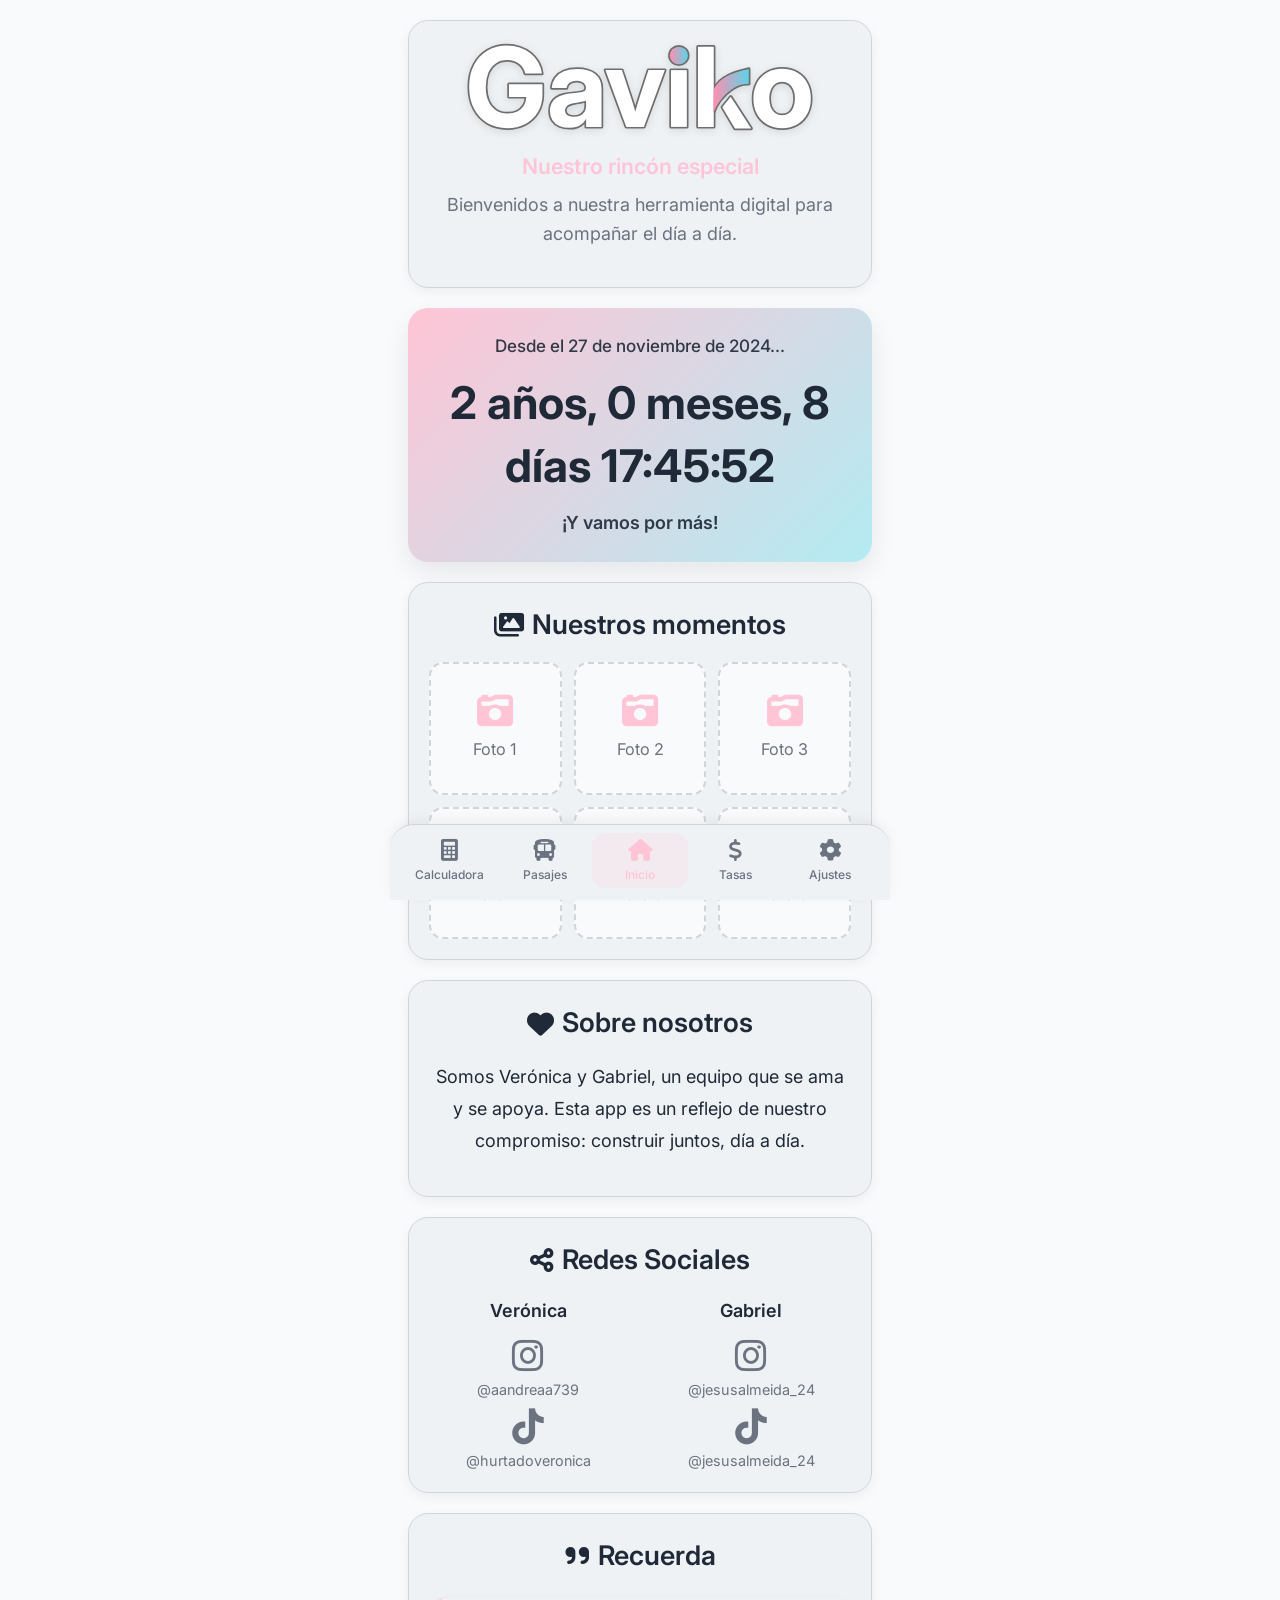
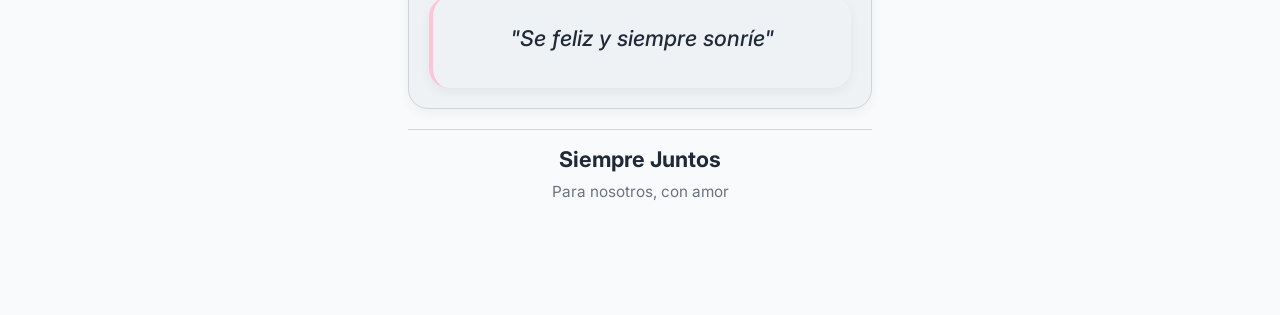
==== index.html @ 4ac784f1 "fix: cambio a rutas relativas para GitHub Pages" ====
<!doctype html>
<html lang="es">
  <head>
    <meta charset="UTF-8" />
    <meta
      name="viewport"
      content="width=device-width, initial-scale=1.0, viewport-fit=cover, user-scalable=yes"
    />

    <!-- ========== EVITAR FOUC: aplicar tema oscuro de inmediato ========== -->
    <script>
      (function () {
        const savedTheme = localStorage.getItem("theme");
        if (savedTheme === "dark") {
          document.documentElement.setAttribute("data-theme", "dark");
        } else {
          document.documentElement.removeAttribute("data-theme");
        }
      })();
    </script>

    <!-- ========== PWA ========== -->
    <link rel="manifest" href="./manifest.json" />
    <meta name="theme-color" content="#ffffff" />

    <!-- iOS -->
    <meta name="apple-mobile-web-app-capable" content="yes" />
    <meta name="mobile-web-app-capable" content="yes" />
    <meta name="apple-mobile-web-app-title" content="Gaviko" />
    <meta name="apple-mobile-web-app-status-bar-style" content="default" />

    <!-- iOS Splash Screen -->
    <link rel="apple-touch-startup-image" href="./icons/apple-touch-icon.png" />

    <!-- Color de la barra de estado -->
    <meta name="apple-mobile-web-app-status-bar-style" content="default" />

    <!-- Iconos -->
    <link
      rel="icon"
      type="image/png"
      sizes="96x96"
      href="./icons/favicon-96x96.png"
    />
    <link
      rel="apple-touch-icon"
      sizes="180x180"
      href="./icons/apple-touch-icon.png"
    />

    <!-- ========== CSS BASE ========== -->
    <link rel="stylesheet" href="./css/base/variables.css" />
    <link rel="stylesheet" href="./css/base/reset.css" />
    <link rel="stylesheet" href="./css/base/typography.css" />
    <link rel="stylesheet" href="./css/base/utilities.css" />
    <!-- ========== CSS COMPONETS ========== -->
    <link rel="stylesheet" href="./css/components/navbar.css" />
    <link rel="stylesheet" href="./css/components/cards.css" />
    <!-- ========== CSS PAGES ========== -->
    <link rel="stylesheet" href="./css/pages/home.css" />
    <link rel="stylesheet" href="./css/pages/calculator.css" />
    <link rel="stylesheet" href="./css/pages/pasajes.css" />
    <link rel="stylesheet" href="./css/pages/rates.css" />
    <link rel="stylesheet" href="./css/pages/settings.css" />
    <!-- ========== CSS LAYOUTS ========== -->
    <link rel="stylesheet" href="css/layouts/main.css" />

    <!-- ========== FONT AWESOME (iconos) ========== -->
    <link
      rel="stylesheet"
      href="https://cdnjs.cloudflare.com/ajax/libs/font-awesome/6.0.0-beta3/css/all.min.css"
    />

    <title>Gaviko</title>
  </head>
  <body>
    <!-- Contenedor principal de la app (simula un móvil en desktop) -->
    <div class="app-container max-w-app mx-auto">
      <!-- Contenido dinámico gestionado por el router -->
      <main class="main-content" id="mainContent">
        <!-- Aquí se renderizarán las vistas (Inicio, Calculadora, etc.) -->
      </main>

      <!-- Barra de navegación inferior fija -->
      <nav class="bottom-nav">
        <button class="nav-item" data-nav="calculadora">
          <i class="fas fa-calculator"></i>
          <span>Calculadora</span>
        </button>
        <button class="nav-item" data-nav="pasajes">
          <i class="fas fa-bus"></i>
          <span>Pasajes</span>
        </button>
        <button class="nav-item" data-nav="inicio">
          <i class="fas fa-home"></i>
          <span>Inicio</span>
        </button>
        <button class="nav-item" data-nav="tasa">
          <i class="fas fa-dollar-sign"></i>
          <span>Tasas</span>
        </button>
        <button class="nav-item" data-nav="ajustes">
          <i class="fas fa-cog"></i>
          <span>Ajustes</span>
        </button>
      </nav>
    </div>

    <!-- Script principal (módulo ES6, se expandirá en futuros pasos) -->
    <script src="./js/core/app.js" type="module"></script>
  </body>
</html>
---- css/base/variables.css ----
:root {
  /* Backgrounds */
  --color-bg: #f9fafb;
  --color-surface: #eef2f5;

  /* Primary */
  --color-primary: #ffc5d6;
  --color-primary-hover: #ff9eb8;

  /* Secondary */
  --color-secondary: #b3ebf2;
  --color-secondary-hover: #7dd3e3;

  /* Text */
  --color-text: #1f2937;
  --color-text-muted: #6b7280;

  /* Borders */
  --color-border: #d1d5db;

  /* Status */
  --color-success: #4ade80;
  --color-warning: #facc15;
  --color-error: #f87171;

  /* UI */
  --radius-lg: 20px;
  --radius-md: 14px;

  --shadow-sm: 0 4px 12px rgba(0, 0, 0, 0.05);
  --shadow-md: 0 10px 25px rgba(0, 0, 0, 0.08);

  --transition: 0.2s ease;
}

[data-theme="dark"] {
  /* Backgrounds */
  --color-bg: #0f172a;
  --color-surface: #1e293b;

  /* Primary */
  --color-primary: #f9a8d4;
  --color-primary-hover: #f472b6;

  /* Secondary */
  --color-secondary: #67e8f9;
  --color-secondary-hover: #e5e7eb;

  /* Text */
  --color-text: #e5e7eb;
  --color-text-muted: #9ca3af;

  /* Borders */
  --color-border: #334155;

  /* UI */
  --shadow-sm: 0 4px 12px rgba(0, 0, 0, 0.3);
  --shadow-md: 0 10px 25px rgba(0, 0, 0, 0.4);
}
---- css/base/typography.css ----
/* ============================================
   TYPOGRAPHY.CSS
   Define la carga de fuentes, escala tipográfica,
   pesos y estilos base de texto para toda la app.
   ============================================ */

/* 1. Cargar fuente Inter desde Google Fonts */
@import url("https://fonts.googleapis.com/css2?family=Inter:ital,opsz,wght@0,14..32,100..900;1,14..32,100..900&display=swap");
/* 2. Estilos base del body (refuerzo) */
body {
  font-family:
    "Inter",
    -apple-system,
    BlinkMacSystemFont,
    "Segoe UI",
    Roboto,
    sans-serif;
  font-weight: 400;
  line-height: 1.6;
  -webkit-font-smoothing: antialiased;
  -moz-osx-font-smoothing: grayscale;
  text-rendering: optimizeLegibility;
}

/* 3. Escala tipográfica base (mobile first) */
html {
  font-size: 16px; /* Base para cálculos con rem */
}

/* 4. Headings */
h1,
h2,
h3,
h4,
h5,
h6 {
  font-weight: 600;
  line-height: 1.3;
  margin-bottom: 0.5rem;
  color: var(--color-text);
}

h1 {
  font-size: 2rem;
} /* 32px */
h2 {
  font-size: 1.5rem;
} /* 24px */
h3 {
  font-size: 1.25rem;
} /* 20px */
h4 {
  font-size: 1.125rem;
} /* 18px */
h5 {
  font-size: 1rem;
} /* 16px */
h6 {
  font-size: 0.875rem;
} /* 14px */

/* 5. Párrafos */
p {
  font-size: 1rem;
  font-weight: 400;
  color: var(--color-text);
  margin-bottom: 1rem;
}

/* 6. Texto pequeño / muted */
small,
.text-small {
  font-size: 0.8125rem; /* 13px */
  color: var(--color-text-muted);
}

.text-muted {
  color: var(--color-text-muted);
}

/* 7. Links */
a {
  color: var(--color-primary);
  text-decoration: none;
  transition: color var(--transition);
}

a:hover,
a:focus-visible {
  color: var(--color-primary-hover);
  text-decoration: underline;
}

/* 8. Selecciones */
::selection {
  background-color: var(--color-primary);
  color: #1f2937;
}

/* 9. Responsive: ajustar escala en pantallas más grandes */
@media (min-width: 768px) {
  html {
    font-size: 18px;
  }

  h1 {
    font-size: 2.25rem;
  }
  h2 {
    font-size: 1.75rem;
  }
  h3 {
    font-size: 1.5rem;
  }
}

/* 10. Reducir movimiento si el usuario lo prefiere */
@media (prefers-reduced-motion: reduce) {
  *,
  *::before,
  *::after {
    animation-duration: 0.01ms !important;
    transition-duration: 0.01ms !important;
  }
}
---- css/base/utilities.css ----
/* ============================================
   UTILITIES.CSS
   Clases utilitarias de uso común en toda la app.
   Mobile First. Usa variables CSS para ser
   compatibles con tema claro/oscuro automáticamente.
   ============================================ */

/* ---------- DISPLAY ---------- */

.hidden {
  display: none !important;
}
.block {
  display: block;
}
.inline-block {
  display: inline-block;
}
.inline {
  display: inline;
}

/* Responsive: ocultar/mostrar */
@media (min-width: 640px) {
  .sm\:hidden {
    display: none !important;
  }
  .sm\:block {
    display: block !important;
  }
  .sm\:inline-block {
    display: inline-block !important;
  }
  .sm\:flex {
    display: flex !important;
  }
}

@media (min-width: 768px) {
  .md\:hidden {
    display: none !important;
  }
  .md\:block {
    display: block !important;
  }
  .md\:flex {
    display: flex !important;
  }
}

/* ---------- FLEXBOX ---------- */

.flex {
  display: flex;
}
.flex-col {
  flex-direction: column;
}
.flex-row {
  flex-direction: row;
}
.flex-wrap {
  flex-wrap: wrap;
}
.flex-1 {
  flex: 1;
}

.items-center {
  align-items: center;
}
.items-start {
  align-items: flex-start;
}
.items-end {
  align-items: flex-end;
}

.justify-center {
  justify-content: center;
}
.justify-between {
  justify-content: space-between;
}
.justify-around {
  justify-content: space-around;
}
.justify-end {
  justify-content: flex-end;
}

.gap-0 {
  gap: 0;
}
.gap-1 {
  gap: 0.25rem;
} /* 4px */
.gap-2 {
  gap: 0.5rem;
} /* 8px */
.gap-3 {
  gap: 0.75rem;
} /* 12px */
.gap-4 {
  gap: 1rem;
} /* 16px */
.gap-6 {
  gap: 1.5rem;
} /* 24px */
.gap-8 {
  gap: 2rem;
} /* 32px */

/* ---------- ALINEACIÓN DE TEXTO ---------- */

.text-left {
  text-align: left;
}
.text-center {
  text-align: center;
}
.text-right {
  text-align: right;
}

/* ---------- TIPOGRAFÍA ---------- */

.font-normal {
  font-weight: 400;
}
.font-medium {
  font-weight: 500;
}
.font-semibold {
  font-weight: 600;
}
.font-bold {
  font-weight: 700;
}

.text-sm {
  font-size: 0.8125rem;
} /* 13px */
.text-base {
  font-size: 1rem;
} /* 16px */
.text-lg {
  font-size: 1.125rem;
} /* 18px */
.text-xl {
  font-size: 1.25rem;
} /* 20px */
.text-2xl {
  font-size: 1.5rem;
} /* 24px */
.text-3xl {
  font-size: 2rem;
} /* 32px */

.text-muted {
  color: var(--color-text-muted);
}
.text-primary {
  color: var(--color-primary);
}
.text-success {
  color: var(--color-success);
}
.text-warning {
  color: var(--color-warning);
}
.text-error {
  color: var(--color-error);
}

/* ---------- ESPACIADO (MARGEN) ---------- */

/* Margin automático */
.mx-auto {
  margin-left: auto;
  margin-right: auto;
}

/* Margin top (mt) */
.mt-0 {
  margin-top: 0;
}
.mt-1 {
  margin-top: 0.25rem;
}
.mt-2 {
  margin-top: 0.5rem;
}
.mt-3 {
  margin-top: 0.75rem;
}
.mt-4 {
  margin-top: 1rem;
}
.mt-6 {
  margin-top: 1.5rem;
}
.mt-8 {
  margin-top: 2rem;
}

/* Margin bottom (mb) */
.mb-0 {
  margin-bottom: 0;
}
.mb-1 {
  margin-bottom: 0.25rem;
}
.mb-2 {
  margin-bottom: 0.5rem;
}
.mb-3 {
  margin-bottom: 0.75rem;
}
.mb-4 {
  margin-bottom: 1rem;
}
.mb-6 {
  margin-bottom: 1.5rem;
}
.mb-8 {
  margin-bottom: 2rem;
}

/* Margin left (ml) */
.ml-auto {
  margin-left: auto;
}
.ml-1 {
  margin-left: 0.25rem;
}
.ml-2 {
  margin-left: 0.5rem;
}
.ml-3 {
  margin-left: 0.75rem;
}
.ml-4 {
  margin-left: 1rem;
}

/* Margin right (mr) */
.mr-auto {
  margin-right: auto;
}
.mr-1 {
  margin-right: 0.25rem;
}
.mr-2 {
  margin-right: 0.5rem;
}
.mr-3 {
  margin-right: 0.75rem;
}
.mr-4 {
  margin-right: 1rem;
}

/* Margin en eje Y (my) */
.my-1 {
  margin-top: 0.25rem;
  margin-bottom: 0.25rem;
}
.my-2 {
  margin-top: 0.5rem;
  margin-bottom: 0.5rem;
}
.my-3 {
  margin-top: 0.75rem;
  margin-bottom: 0.75rem;
}
.my-4 {
  margin-top: 1rem;
  margin-bottom: 1rem;
}
.my-6 {
  margin-top: 1.5rem;
  margin-bottom: 1.5rem;
}

/* ---------- ESPACIADO (PADDING) ---------- */

.p-0 {
  padding: 0;
}
.p-1 {
  padding: 0.25rem;
}
.p-2 {
  padding: 0.5rem;
}
.p-3 {
  padding: 0.75rem;
}
.p-4 {
  padding: 1rem;
}
.p-6 {
  padding: 1.5rem;
}
.p-8 {
  padding: 2rem;
}

.pt-2 {
  padding-top: 0.5rem;
}
.pt-4 {
  padding-top: 1rem;
}
.pt-6 {
  padding-top: 1.5rem;
}

.pb-2 {
  padding-bottom: 0.5rem;
}
.pb-4 {
  padding-bottom: 1rem;
}
.pb-6 {
  padding-bottom: 1.5rem;
}

.px-2 {
  padding-left: 0.5rem;
  padding-right: 0.5rem;
}
.px-3 {
  padding-left: 0.75rem;
  padding-right: 0.75rem;
}
.px-4 {
  padding-left: 1rem;
  padding-right: 1rem;
}
.px-6 {
  padding-left: 1.5rem;
  padding-right: 1.5rem;
}

.py-1 {
  padding-top: 0.25rem;
  padding-bottom: 0.25rem;
}
.py-2 {
  padding-top: 0.5rem;
  padding-bottom: 0.5rem;
}
.py-3 {
  padding-top: 0.75rem;
  padding-bottom: 0.75rem;
}
.py-4 {
  padding-top: 1rem;
  padding-bottom: 1rem;
}

/* ---------- SOMBRAS Y BORDES ---------- */

.shadow-sm {
  box-shadow: var(--shadow-sm);
}
.shadow-md {
  box-shadow: var(--shadow-md);
}

.rounded-md {
  border-radius: var(--radius-md);
}
.rounded-lg {
  border-radius: var(--radius-lg);
}
.rounded-full {
  border-radius: 9999px;
}

/* ---------- FONDOS ---------- */

.bg-bg {
  background-color: var(--color-bg);
}
.bg-surface {
  background-color: var(--color-surface);
}
.bg-primary {
  background-color: var(--color-primary);
}
.bg-secondary {
  background-color: var(--color-secondary);
}

/* ---------- BORDES ---------- */

.border {
  border: 1px solid var(--color-border);
}
.border-t {
  border-top: 1px solid var(--color-border);
}
.border-b {
  border-bottom: 1px solid var(--color-border);
}

/* ---------- ANCHO MÁXIMO ---------- */

.max-w-app {
  max-width: 500px; /* Ancho máximo de la app como contenedor móvil */
}

.w-full {
  width: 100%;
}

/* ---------- OVERFLOW ---------- */

.overflow-hidden {
  overflow: hidden;
}
.overflow-auto {
  overflow: auto;
}

/* ---------- UTILIDADES DE CLIC ---------- */

.cursor-pointer {
  cursor: pointer;
}
.select-none {
  user-select: none;
}

/* ---------- TRANSICIONES ---------- */

.transition {
  transition: var(--transition);
}
---- css/components/navbar.css ----
/* ============================================
   NAVBAR.CSS
   Barra de navegación inferior fija.
   Estilo mobile-first, similar a app nativa.
   ============================================ */

.bottom-nav {
  /* Posicionamiento */
  position: fixed;
  bottom: 0;
  left: 0;
  right: 0;

  /* Ancho máximo igual al contenedor de la app */
  max-width: 500px;
  width: 100%;
  margin: 0 auto;

  /* Apariencia */
  background-color: var(--color-surface);
  border-top: 1px solid var(--color-border);
  border-radius: 24px 24px 0 0;
  padding: 8px 12px 12px;

  /* Comportamiento flex */
  display: flex;
  justify-content: space-between;
  align-items: center;

  /* Sombras */
  box-shadow: 0 -4px 12px rgba(0, 0, 0, 0.05);

  /* Capa por encima del contenido */
  z-index: 100;

  /* Transiciones para tema */
  transition:
    background-color var(--transition),
    border-color var(--transition);
}

/* Cada botón de navegación */
.nav-item {
  flex: 1;
  display: flex;
  flex-direction: column;
  align-items: center;
  gap: 4px;

  /* Reset de botón */
  background: none;
  border: none;
  cursor: pointer;

  /* Tipografía */
  font-family: inherit;
  font-size: 12px;
  font-weight: 500;
  color: var(--color-text-muted);

  /* Espaciado interno y forma */
  padding: 6px 0;
  border-radius: var(--radius-md);

  /* Transiciones */
  transition:
    color var(--transition),
    background-color var(--transition),
    transform 0.1s ease;

  /* Accesibilidad: foco visible */
  outline: none;
}

/* Icono dentro del nav-item */
.nav-item i {
  font-size: 22px;
  margin-bottom: 2px;
}

/* Estado activo */
.nav-item.active {
  color: var(--color-primary);
  background-color: rgba(255, 197, 214, 0.2); /* color primario con opacidad */
}

/* Estado hover en escritorio (mantener legibilidad) */
.nav-item:hover {
  color: var(--color-primary);
}

/* Estado presionado: efecto de escala */
.nav-item:active {
  transform: scale(0.96);
}

/* Para el tema oscuro, el color primario puede ser diferente, 
   se usará la variable y la opacidad se mantiene */
[data-theme="dark"] .nav-item.active {
  background-color: rgba(249, 168, 212, 0.15); /* --color-primary en dark */
}

/* Ajustes para pantallas muy pequeñas (menos de 350px) */
@media (max-width: 350px) {
  .nav-item {
    font-size: 10px;
    gap: 2px;
  }
  .nav-item i {
    font-size: 20px;
  }
}

/* Foco visible para accesibilidad */
.nav-item:focus-visible {
  outline: 2px solid var(--color-primary);
  outline-offset: 2px;
}
---- css/components/cards.css ----
/* ============================================
   CARDS.CSS
   Estilos base para tarjetas reutilizables.
   ============================================ */

.card {
  background: var(--color-surface);
  border-radius: var(--radius-lg);
  padding: 20px;
  margin-bottom: 20px;
  box-shadow: var(--shadow-sm);
  border: 1px solid var(--color-border);
  transition:
    background var(--transition),
    box-shadow var(--transition);
}

.card-title {
  font-size: 1.3rem;
  font-weight: 600;
  margin-bottom: 16px;
  display: flex;
  align-items: center;
  gap: 8px;
  color: var(--color-text);
}
---- css/pages/home.css ----
/* ============================================
   HOME.CSS
   Estilos específicos para la vista de Inicio.
   ============================================ */

/* Logo respetando proporción y ocupando ancho disponible */
.home-logo {
  width: 90%;
  max-width: 350px;
  height: auto;
  margin: 0 auto 16px;
  display: block;
  filter: drop-shadow(0 2px 4px rgba(0, 0, 0, 0.1));
}

/* Frase bajo el logo */
.home-slogan {
  font-size: 1.2rem;
  font-weight: 600;
  margin-bottom: 8px;
  color: var(--color-primary);
}

/* Sobrescribir card-title para centrarlo y hacerlo más grande en esta vista */
.card-title {
  font-size: 1.5rem;
  text-align: center;
  justify-content: center;
  margin-bottom: 16px;
}

/* Contador */
.counter-card {
  background: linear-gradient(
    135deg,
    var(--color-primary),
    var(--color-secondary)
  );
  color: #1f2937;
  padding: 24px 16px;
  border-radius: var(--radius-lg);
  text-align: center;
  margin-bottom: 20px;
  box-shadow: var(--shadow-md);
  transition: transform 0.3s ease;
}

.counter-start {
  font-size: 0.95rem;
  margin-bottom: 8px;
  opacity: 0.9;
  font-weight: 500;
}

.counter-display {
  font-size: 2rem;
  font-weight: 700;
  line-height: 1.4;
  word-break: break-word;
  margin: 12px 0;
}

.counter-message {
  font-size: 1rem;
  font-weight: 600;
  margin-top: 8px;
  opacity: 0.9;
}

/* Galería */
.gallery-grid {
  display: grid;
  grid-template-columns: repeat(2, 1fr);
  gap: 12px;
}

.gallery-item {
  aspect-ratio: 1 / 1;
  background: var(--color-bg);
  border: 2px dashed var(--color-border);
  border-radius: var(--radius-md);
  display: flex;
  flex-direction: column;
  align-items: center;
  justify-content: center;
  color: var(--color-text-muted);
  font-size: 0.9rem;
  text-align: center;
  padding: 10px;
  transition:
    background var(--transition),
    border-color var(--transition);
}

.gallery-item i {
  font-size: 2rem;
  margin-bottom: 8px;
  color: var(--color-primary);
}

/* Sobre nosotros */
.about-text {
  line-height: 1.8;
  text-align: center;
  font-size: 1rem;
}

/* Redes sociales */
.social-links {
  display: flex;
  justify-content: space-around;
  gap: 24px;
  flex-wrap: wrap;
}

.social-group {
  display: flex;
  flex-direction: column;
  align-items: center;
  gap: 8px;
}

.social-label {
  font-weight: 600;
  font-size: 1rem;
  color: var(--color-text);
  margin-bottom: 4px;
  text-align: center;
}

.social-link {
  display: flex;
  flex-direction: column;
  align-items: center;
  gap: 4px;
  color: var(--color-text-muted);
  font-size: 0.8rem;
  text-decoration: none;
  transition: color var(--transition);
}

.social-link i {
  font-size: 2rem;
}

.social-link:hover {
  color: var(--color-primary);
}

/* Frase */
.phrase-card {
  text-align: center;
  font-style: italic;
  margin-top: 20px;
  padding: 24px 16px;
  background: var(--color-surface);
  border-radius: var(--radius-lg);
  border-left: 4px solid var(--color-primary);
  box-shadow: var(--shadow-sm);
}

.phrase-text {
  font-size: 1.2rem;
  font-weight: 500;
  margin-bottom: 8px;
}

.phrase-author {
  font-size: 0.9rem;
  color: var(--color-text-muted);
}

/* Footer */
.home-footer {
  text-align: center;
  margin-top: 16px;
  margin-bottom: 0;
  padding: 12px 16px;
  border-top: 1px solid var(--color-border);
}

.footer-main {
  font-size: 1.2rem;
  font-weight: 700;
  margin-bottom: 4px;
  color: var(--color-text);
}

.footer-sub {
  font-size: 0.85rem;
  font-weight: 400;
  color: var(--color-text-muted);
}

/* Responsive */
@media (min-width: 640px) {
  .gallery-grid {
    grid-template-columns: repeat(3, 1fr);
  }
  .counter-display {
    font-size: 2.5rem;
  }
}
---- css/pages/calculator.css ----
/* ============================================
   BASIC-CALCULATOR.CSS
   Estilos para la calculadora básica.
   ============================================ */

/* Contenedor del display */
.calc-display {
  background-color: var(--color-bg);
  border: 1px solid var(--color-border);
  border-radius: var(--radius-md);
  padding: 16px;
  text-align: right;
  font-size: 2.2rem;
  font-weight: 500;
  margin-bottom: 16px;
  word-break: break-word;
  min-height: 70px;
  color: var(--color-text);
  transition:
    background-color var(--transition),
    border-color var(--transition);
}

/* Grid de botones */
.calculator-grid {
  display: grid;
  grid-template-columns: repeat(4, 1fr);
  gap: 12px;
  margin-bottom: 24px;
}

/* Estilo base de botón */
.calc-btn {
  background-color: var(--color-bg);
  border: 1px solid var(--color-border);
  padding: 16px 0;
  border-radius: 60px;
  font-size: 1.5rem;
  font-weight: 600;
  text-align: center;
  cursor: pointer;
  color: var(--color-text);
  transition:
    background-color var(--transition),
    transform 0.1s ease,
    box-shadow 0.1s ease;
  user-select: none;
  -webkit-tap-highlight-color: transparent;
}

/* Hover/active para todos */
.calc-btn:hover {
  filter: brightness(0.95);
}

.calc-btn:active {
  transform: scale(0.96);
}

/* Botones de operadores */
.calc-btn.operator {
  background-color: var(--color-secondary);
  color: #1f2937;
  border: none;
}

/* Botón igual */
.calc-btn.equal {
  background-color: var(--color-primary);
  color: #1f2937;
  border: none;
}

/* Botón de clear */
.calc-btn.clear {
  background-color: var(--color-bg);
  border-color: var(--color-error);
  color: var(--color-error);
}

/* Sección de historial */
.history-section {
  margin-top: 20px;
}

.history-title {
  font-size: 1.1rem;
  font-weight: 600;
  margin-bottom: 12px;
  display: flex;
  align-items: center;
  gap: 8px;
  color: var(--color-text);
}

.history-list {
  list-style: none;
  padding: 0;
  margin: 0;
  max-height: 200px;
  overflow-y: auto;
}

.history-item {
  display: flex;
  justify-content: space-between;
  align-items: center;
  padding: 10px 12px;
  border-bottom: 1px solid var(--color-border);
  font-size: 0.95rem;
  color: var(--color-text);
}

.history-item:last-child {
  border-bottom: none;
}

.history-expression {
  color: var(--color-text-muted);
  font-size: 0.85rem;
}

.history-result {
  font-weight: 600;
}

.history-delete {
  background: none;
  border: none;
  color: var(--color-error);
  cursor: pointer;
  padding: 4px 8px;
  border-radius: 4px;
  transition: background-color var(--transition);
}

.history-delete:hover {
  background-color: rgba(248, 113, 113, 0.1);
}

.clear-history-btn {
  margin-top: 12px;
  background: none;
  border: 1px solid var(--color-border);
  padding: 8px 16px;
  border-radius: 20px;
  font-size: 0.85rem;
  cursor: pointer;
  color: var(--color-text-muted);
  transition: all var(--transition);
}

.clear-history-btn:hover {
  background-color: var(--color-surface);
  color: var(--color-text);
}

/* Botón que ocupa 2 columnas */
.calc-btn.span-2 {
  grid-column: span 2;
}

/* Botón de retroceso */
.calc-btn.backspace {
  font-size: 1.2rem;
  font-weight: 600;
}

/* Ajuste para que los símbolos se vean bien */
.calc-btn.operator {
  font-size: 1.3rem;
}
---- css/pages/pasajes.css ----
/* ============================================
   PASAJES.CSS
   Estilos para la calculadora de pasajes.
   ============================================ */

/* Tarjetas con borde suave */
.pasajes-card {
  background: var(--color-surface);
  border-radius: var(--radius-lg);
  padding: 18px;
  margin-bottom: 15px;
  border: 1px solid var(--color-border);
  box-shadow: var(--shadow-sm);
  transition:
    background var(--transition),
    border-color var(--transition);
}

.pasajes-card h2 {
  font-size: 1.2rem;
  font-weight: 600;
  margin-bottom: 10px;
  color: var(--color-text);
}

/* Contenedor de día */
.day-card {
  background: var(--color-bg);
  border-radius: var(--radius-md);
  padding: 14px;
  margin-bottom: 10px;
  border: 1px solid var(--color-border);
}

.day-card h3 {
  font-size: 1rem;
  margin-bottom: 8px;
}

/* Selects y inputs (heredan estilo global pero ajustamos) */
.pasajes-card select,
.pasajes-card input {
  background: var(--color-bg);
  border: 1px solid var(--color-border);
  border-radius: 40px;
  padding: 8px 14px;
  font-size: 0.95rem;
  color: var(--color-text);
  width: auto;
  margin: 6px 4px;
  outline: none;
  transition: border var(--transition);
}

.pasajes-card select:focus,
.pasajes-card input:focus {
  border-color: var(--color-primary);
  box-shadow: 0 0 0 2px rgba(255, 197, 214, 0.4);
}

/* Checkbox estilizado */
.pasajes-card input[type="checkbox"] {
  width: 18px;
  height: 18px;
  accent-color: var(--color-primary);
  margin-left: 8px;
  vertical-align: middle;
}

/* Botones */
.btn-primary {
  background: var(--color-primary);
  border: none;
  padding: 12px 20px;
  border-radius: 40px;
  font-weight: 600;
  color: #1f2937;
  width: 100%;
  font-size: 1rem;
  cursor: pointer;
  transition:
    background var(--transition),
    transform 0.1s;
}

.btn-primary:hover,
.btn-primary:active {
  background: var(--color-primary-hover);
  transform: scale(0.98);
}

.btn-secondary {
  background: var(--color-secondary);
  border: none;
  padding: 10px 16px;
  border-radius: 40px;
  font-weight: 500;
  color: #1f2937;
  cursor: pointer;
  transition: background var(--transition);
}

.btn-secondary:hover {
  background: var(--color-secondary-hover);
}

.btn-outline {
  background: transparent;
  border: 1px solid var(--color-border);
  padding: 8px 14px;
  border-radius: 40px;
  font-size: 0.9rem;
  cursor: pointer;
  color: var(--color-text);
}

.delete-btn {
  background: var(--color-error);
  border: none;
  color: white;
  padding: 6px 12px;
  border-radius: 20px;
  font-size: 0.8rem;
  cursor: pointer;
}

/* Config panel colapsable */
.config-panel {
  max-height: 0;
  overflow: hidden;
  opacity: 0;
  transition:
    max-height 0.35s ease,
    opacity 0.35s ease,
    margin 0.35s ease;
  margin-bottom: 0;
}

.config-panel.active {
  max-height: 300px;
  opacity: 1;
  margin-bottom: 15px;
}

/* Total semanal */
.total-card {
  background: linear-gradient(
    135deg,
    var(--color-primary),
    var(--color-secondary)
  );
  color: #1f2937;
  padding: 20px;
  border-radius: var(--radius-lg);
  text-align: center;
  font-weight: 700;
  font-size: 1.3rem;
  line-height: 1.6;
  margin-top: 20px;
  transition:
    transform 0.3s ease,
    box-shadow 0.3s ease;
}

.total-card.animate {
  transform: scale(1.03);
  box-shadow: 0 0 20px rgba(255, 197, 214, 0.4);
}

/* Gastos extra */
.expense-item {
  display: flex;
  justify-content: space-between;
  align-items: center;
  background: var(--color-bg);
  padding: 8px 12px;
  border-radius: var(--radius-md);
  margin-top: 6px;
  transition:
    transform 0.2s ease,
    opacity 0.2s ease;
}

.expense-item.removing {
  opacity: 0;
  transform: translateX(40px);
}

/* Botones de la calculadora de pasajes (específicos) */
.button-group {
  display: flex;
  gap: 10px;
  margin-top: 15px;
  flex-wrap: wrap;
}

.button-group button {
  flex: 1;
}

/* Animación para desvanecer la tarjeta del total */
.total-card.fade-out {
  opacity: 0;
  transform: scale(0.95);
  transition:
    opacity 0.3s ease,
    transform 0.3s ease;
}

/* Animación para los números del total */
.fade-numbers {
  opacity: 0;
  transition: opacity 0.3s ease;
}

/* Responsive */
@media (max-width: 500px) {
  .pasajes-card {
    padding: 14px;
  }
  .total-card {
    font-size: 1.1rem;
  }
}
---- css/pages/rates.css ----
/* ============================================
   RATES.CSS
   Estilos para la vista de Tasas.
   Incluye animaciones para el modal y las tarjetas.
   ============================================ */

/* Contenedor del conversor */
.converter-row {
  display: flex;
  align-items: center;
  gap: 8px;
  margin-bottom: 12px;
}

.converter-row label {
  font-weight: 500;
  color: var(--color-text);
  min-width: 80px;
}

.converter-row input,
.converter-row select {
  flex: 1;
  background: var(--color-bg);
  border: 1px solid var(--color-border);
  border-radius: 40px;
  padding: 10px 14px;
  font-size: 1rem;
  color: var(--color-text);
  outline: none;
  transition:
    border var(--transition),
    box-shadow var(--transition);
}

.converter-row input:focus,
.converter-row select:focus {
  border-color: var(--color-primary);
  box-shadow: 0 0 0 2px rgba(255, 197, 214, 0.4);
}

/* Fila de tasa personalizada con animación de expansión */
#customRateRow {
  max-height: 0;
  opacity: 0;
  overflow: hidden;
  transition:
    max-height 0.3s ease,
    opacity 0.3s ease,
    margin 0.3s ease;
  margin-bottom: 0;
}

#customRateRow.active {
  max-height: 80px;
  opacity: 1;
  margin-bottom: 12px;
}

/* Botón de reinicio */
.btn-reset {
  background: var(--color-bg);
  border: 1px solid var(--color-border);
  padding: 10px 20px;
  border-radius: 40px;
  font-size: 0.9rem;
  cursor: pointer;
  color: var(--color-text);
  transition: all var(--transition);
  width: 100%;
  margin-top: 8px;
}

.btn-reset:hover {
  background: var(--color-surface);
  border-color: var(--color-primary);
}

/* Tarjeta de fecha */
.date-display {
  font-size: 1.5rem;
  font-weight: 600;
  margin-bottom: 8px;
  text-align: center;
}

.day-display {
  font-size: 1rem;
  color: var(--color-text-muted);
  text-align: center;
  margin-bottom: 16px;
}

/* ========== MODAL CON ANIMACIONES ========== */
.modal-overlay {
  position: fixed;
  top: 0;
  left: 0;
  width: 100%;
  height: 100%;
  background: rgba(0, 0, 0, 0.5);
  display: flex;
  align-items: center;
  justify-content: center;
  z-index: 200;
  opacity: 1;
  visibility: visible;
  transition:
    opacity 0.3s ease,
    visibility 0.3s ease;
}

/* Cuando se oculta, se aplica esta clase */
.modal-overlay.hidden {
  opacity: 0;
  visibility: hidden;
  pointer-events: none;
}

.modal-card {
  background: var(--color-surface);
  border-radius: var(--radius-lg);
  padding: 24px;
  max-width: 400px;
  width: 90%;
  text-align: center;
  box-shadow: var(--shadow-md);
  border: 1px solid var(--color-border);
  transform: scale(1);
  transition: transform 0.3s ease;
}

.modal-overlay.hidden .modal-card {
  transform: scale(0.8);
}

.modal-card i {
  font-size: 3rem;
  color: var(--color-warning);
  margin-bottom: 16px;
  animation: pulse 1.5s infinite;
}

.modal-card p {
  margin-bottom: 20px;
  font-size: 1rem;
  color: var(--color-text);
}

.modal-close-btn {
  background: var(--color-primary);
  border: none;
  padding: 10px 24px;
  border-radius: 40px;
  font-weight: 600;
  color: #1f2937;
  cursor: pointer;
  transition: background var(--transition);
}

.modal-close-btn:hover {
  background: var(--color-primary-hover);
}

/* Animación de pulso para el icono de alerta */
@keyframes pulse {
  0% {
    transform: scale(1);
  }
  50% {
    transform: scale(1.1);
  }
  100% {
    transform: scale(1);
  }
}

/* Animación de entrada para la vista (opcional) */
.card {
  animation: fadeInUp 0.4s ease both;
}

#currencyIcon {
  transition:
    opacity 0.15s ease,
    transform 0.15s ease;
}

@keyframes fadeInUp {
  from {
    opacity: 0;
    transform: translateY(20px);
  }
  to {
    opacity: 1;
    transform: translateY(0);
  }
}
---- css/pages/settings.css ----
/* ============================================
   SETTINGS.CSS
   Estilos para la vista de Ajustes.
   ============================================ */

.setting-row {
  display: flex;
  justify-content: space-between;
  align-items: center;
  padding: 16px 0;
  border-bottom: 1px solid var(--color-border);
}

.setting-row:last-child {
  border-bottom: none;
}

.setting-label {
  display: flex;
  align-items: center;
  gap: 12px;
  font-size: 1rem;
  font-weight: 500;
  color: var(--color-text);
}

.setting-label i {
  font-size: 1.3rem;
  color: var(--color-primary);
}

/* Toggle switch */
.toggle-switch {
  position: relative;
  display: inline-block;
  width: 52px;
  height: 28px;
}

.toggle-switch input {
  opacity: 0;
  width: 0;
  height: 0;
}

.slider {
  position: absolute;
  cursor: pointer;
  top: 0;
  left: 0;
  right: 0;
  bottom: 0;
  background-color: var(--color-border);
  transition: 0.3s;
  border-radius: 34px;
}

.slider:before {
  position: absolute;
  content: "";
  height: 22px;
  width: 22px;
  left: 3px;
  bottom: 3px;
  background-color: white;
  transition: 0.3s;
  border-radius: 50%;
}

input:checked + .slider {
  background-color: var(--color-primary);
}

input:checked + .slider:before {
  transform: translateX(24px);
}

/* Información */
.info-item {
  display: flex;
  justify-content: space-between;
  align-items: center;
  padding: 12px 0;
  border-bottom: 1px solid var(--color-border);
  font-size: 0.95rem;
}

.info-item:last-child {
  border-bottom: none;
}

.info-label {
  color: var(--color-text);
  font-weight: 500;
}

.info-value {
  color: var(--color-text-muted);
}

.info-value a {
  color: var(--color-primary);
}

/* Mensajes de estado */
.text-success {
  color: var(--color-success);
  font-size: 0.9rem;
}

.text-warning {
  color: var(--color-warning);
  font-size: 0.9rem;
}
---- css/layouts/main.css ----
/* ============================================
   MAIN.CSS
   Estilos para el contenedor principal.
   Garantiza scroll y evita que la navbar fija
   tape el contenido.
   ============================================ */

.main-content {
  padding: 20px 18px 80px 18px;
  overflow-y: auto;
  -webkit-overflow-scrolling: touch;
  min-height: 100vh;
}
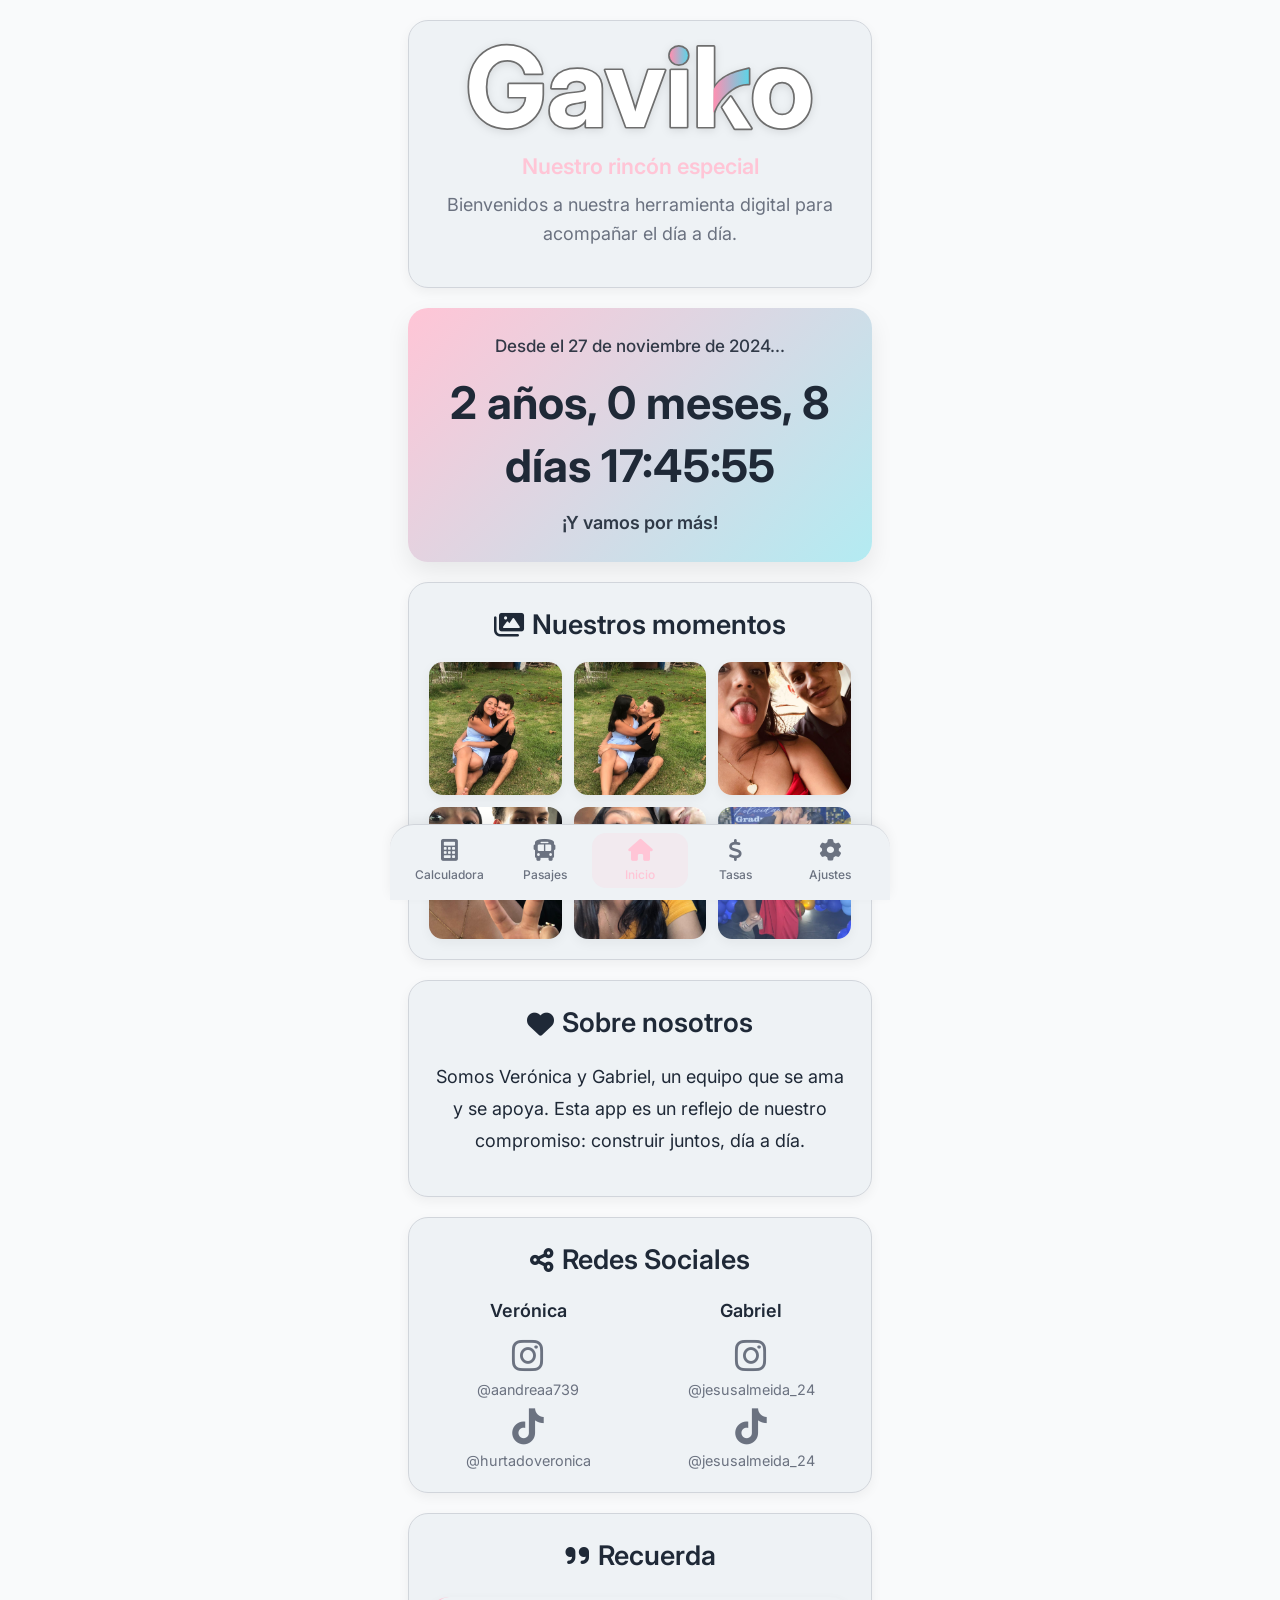
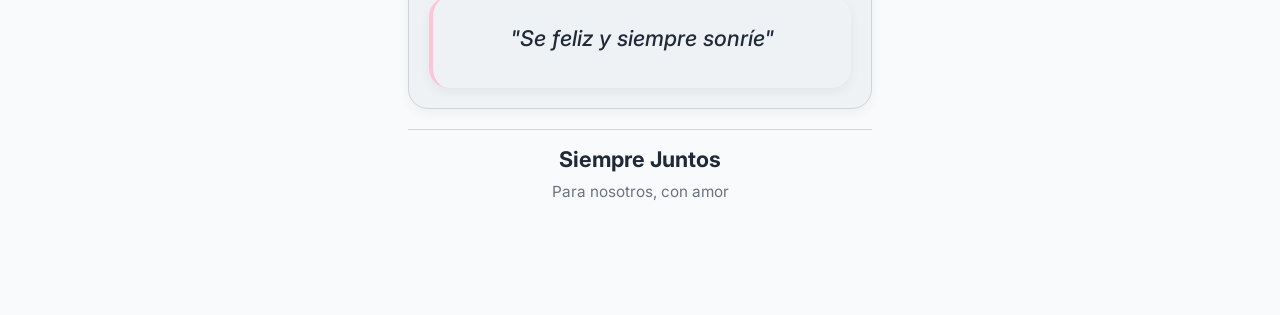
==== commit fd71f1d4: "fix: corregir metaetiquetas, añadir favicon SVG y unificar rutas" ====
--- a/index.html
+++ b/index.html
@@ -21,19 +21,15 @@
 
     <!-- ========== PWA ========== -->
     <link rel="manifest" href="./manifest.json" />
-    <meta name="theme-color" content="#ffffff" />
+    <meta name="theme-color" content="#f9a8d4" />
 
     <!-- iOS -->
     <meta name="apple-mobile-web-app-capable" content="yes" />
     <meta name="mobile-web-app-capable" content="yes" />
     <meta name="apple-mobile-web-app-title" content="Gaviko" />
     <meta name="apple-mobile-web-app-status-bar-style" content="default" />
-
-    <!-- iOS Splash Screen -->
+    <!-- iOS Splash Screen (provisional) -->
     <link rel="apple-touch-startup-image" href="./icons/apple-touch-icon.png" />
-
-    <!-- Color de la barra de estado -->
-    <meta name="apple-mobile-web-app-status-bar-style" content="default" />
 
     <!-- Iconos -->
     <link
@@ -47,6 +43,7 @@
       sizes="180x180"
       href="./icons/apple-touch-icon.png"
     />
+    <link rel="icon" type="image/svg+xml" href="./icons/favicon.svg" />
 
     <!-- ========== CSS BASE ========== -->
     <link rel="stylesheet" href="./css/base/variables.css" />
@@ -63,7 +60,7 @@
     <link rel="stylesheet" href="./css/pages/rates.css" />
     <link rel="stylesheet" href="./css/pages/settings.css" />
     <!-- ========== CSS LAYOUTS ========== -->
-    <link rel="stylesheet" href="css/layouts/main.css" />
+    <link rel="stylesheet" href="./css/layouts/main.css" />
 
     <!-- ========== FONT AWESOME (iconos) ========== -->
     <link
--- a/css/pages/home.css
+++ b/css/pages/home.css
@@ -74,28 +74,142 @@
   gap: 12px;
 }
 
+/* Galería con imágenes reales */
 .gallery-item {
   aspect-ratio: 1 / 1;
-  background: var(--color-bg);
-  border: 2px dashed var(--color-border);
   border-radius: var(--radius-md);
+  overflow: hidden;
+  cursor: pointer;
+  box-shadow: var(--shadow-sm);
+  transition:
+    transform 0.2s ease,
+    box-shadow 0.2s ease;
+}
+
+.gallery-item img {
+  width: 100%;
+  height: 100%;
+  object-fit: cover;
+  display: block;
+}
+
+.gallery-item:hover {
+  transform: scale(1.02);
+  box-shadow: var(--shadow-md);
+}
+
+/* Lightbox */
+.lightbox-overlay {
+  position: fixed;
+  top: 0;
+  left: 0;
+  width: 100%;
+  height: 100%;
+  background: rgba(0, 0, 0, 0.95);
+  backdrop-filter: blur(4px);
+  -webkit-backdrop-filter: blur(4px);
+  z-index: 300;
+  display: flex;
+  align-items: center;
+  justify-content: center;
+  transition:
+    opacity 0.3s ease,
+    visibility 0.3s ease;
+}
+
+.lightbox-overlay.hidden {
+  opacity: 0;
+  visibility: hidden;
+  pointer-events: none;
+}
+
+.lightbox-content {
+  position: relative;
+  max-width: 90%;
+  max-height: 90%;
   display: flex;
   flex-direction: column;
   align-items: center;
+}
+
+.lightbox-content img {
+  max-width: 100%;
+  max-height: 75vh;
+  object-fit: contain;
+  border-radius: 8px;
+  box-shadow: 0 0 30px rgba(0, 0, 0, 0.5);
+  opacity: 0;
+  transform: scale(0.9);
+  transition:
+    opacity 0.3s ease,
+    transform 0.3s ease;
+}
+
+.lightbox-content img.active {
+  opacity: 1;
+  transform: scale(1);
+}
+
+.lightbox-close,
+.lightbox-prev,
+.lightbox-next {
+  position: absolute;
+  background: rgba(255, 255, 255, 0.2);
+  backdrop-filter: blur(10px);
+  border: none;
+  color: white;
+  font-size: 1.5rem;
+  width: 44px;
+  height: 44px;
+  border-radius: 50%;
+  display: flex;
+  align-items: center;
   justify-content: center;
-  color: var(--color-text-muted);
-  font-size: 0.9rem;
-  text-align: center;
-  padding: 10px;
-  transition:
-    background var(--transition),
-    border-color var(--transition);
-}
-
-.gallery-item i {
-  font-size: 2rem;
-  margin-bottom: 8px;
-  color: var(--color-primary);
+  cursor: pointer;
+  transition: background 0.2s;
+  z-index: 10;
+}
+
+.lightbox-close {
+  top: 10px;
+  right: 10px;
+}
+
+.lightbox-prev {
+  left: 10px;
+  top: 50%;
+  transform: translateY(-50%);
+}
+
+.lightbox-next {
+  right: 10px;
+  top: 50%;
+  transform: translateY(-50%);
+}
+
+.lightbox-close:hover,
+.lightbox-prev:hover,
+.lightbox-next:hover {
+  background: rgba(255, 255, 255, 0.4);
+}
+
+.lightbox-caption {
+  color: white;
+  margin-top: 12px;
+  text-align: center;
+  font-size: 1.2rem;
+  font-weight: 500;
+  opacity: 0;
+  transition: opacity 0.3s ease;
+}
+
+.lightbox-caption.visible {
+  opacity: 1;
+}
+
+.lightbox-caption small {
+  font-size: 0.85rem;
+  opacity: 0.8;
 }
 
 /* Sobre nosotros */
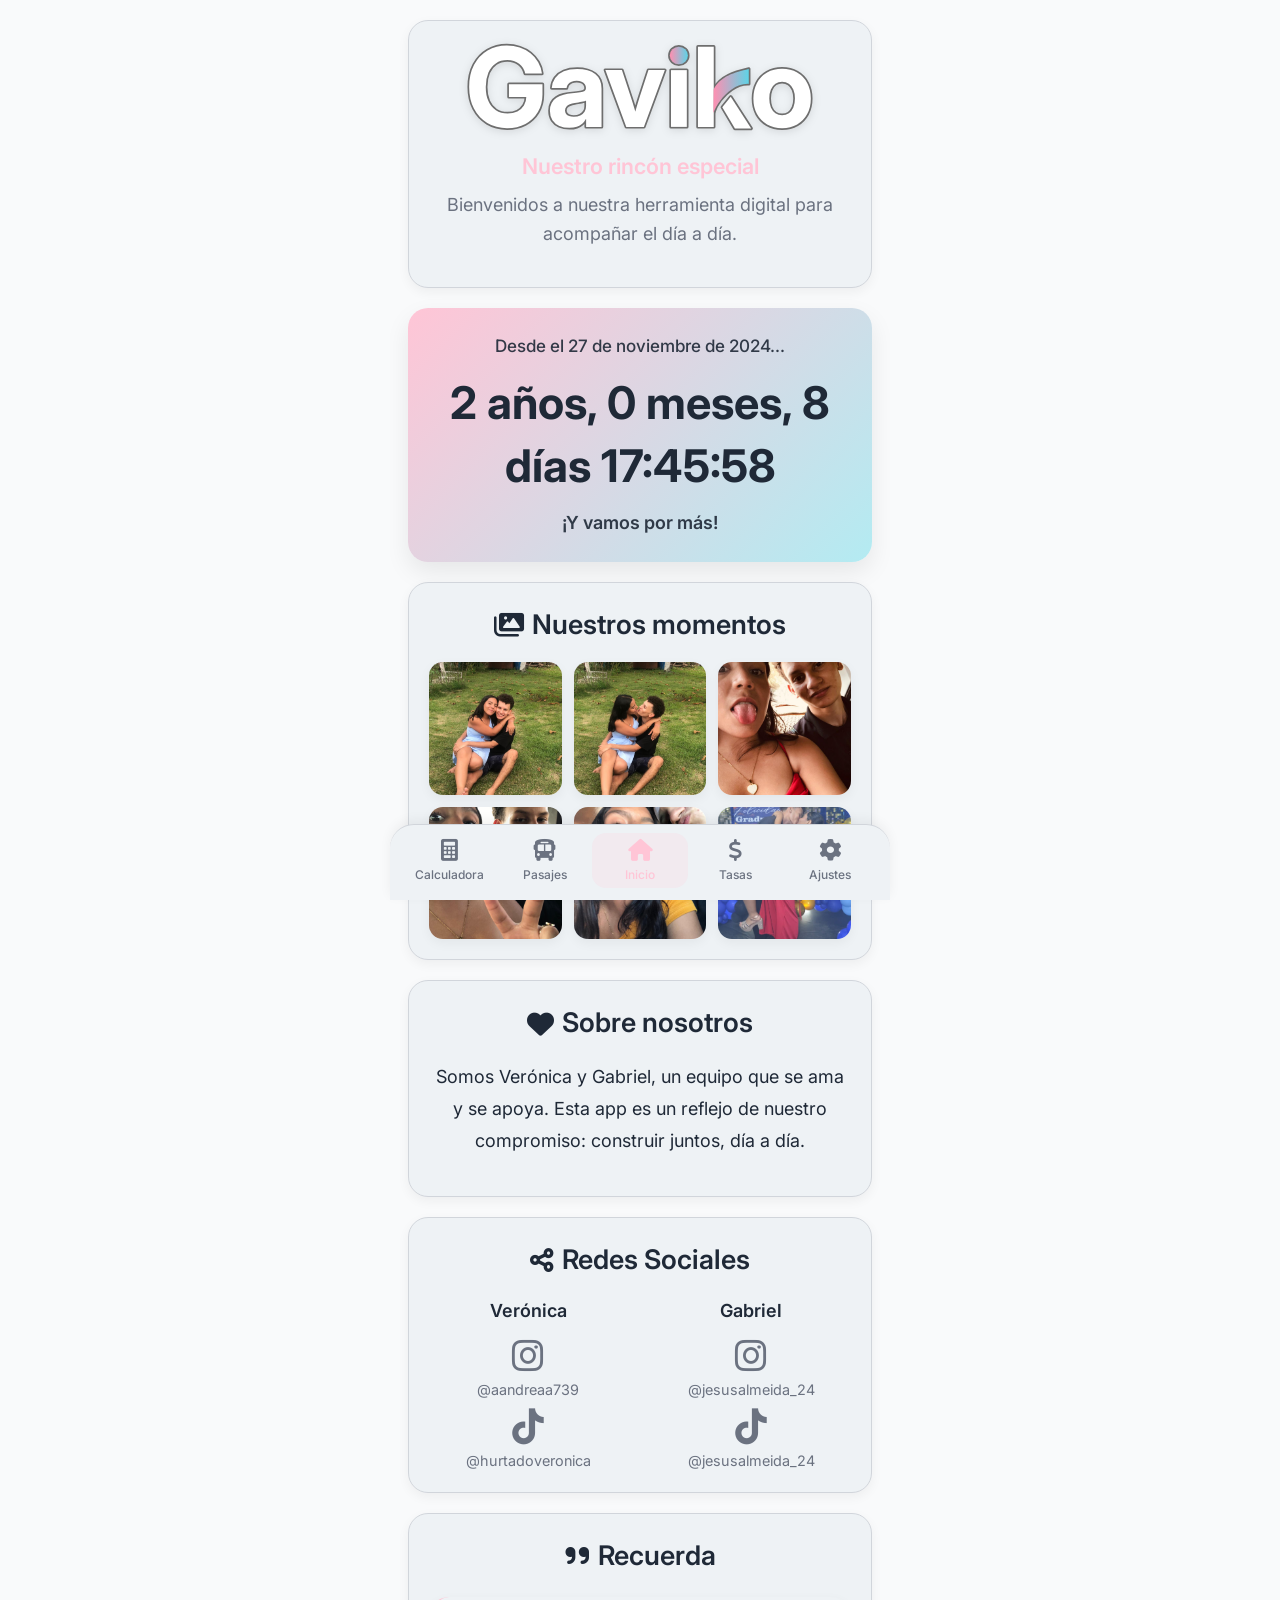
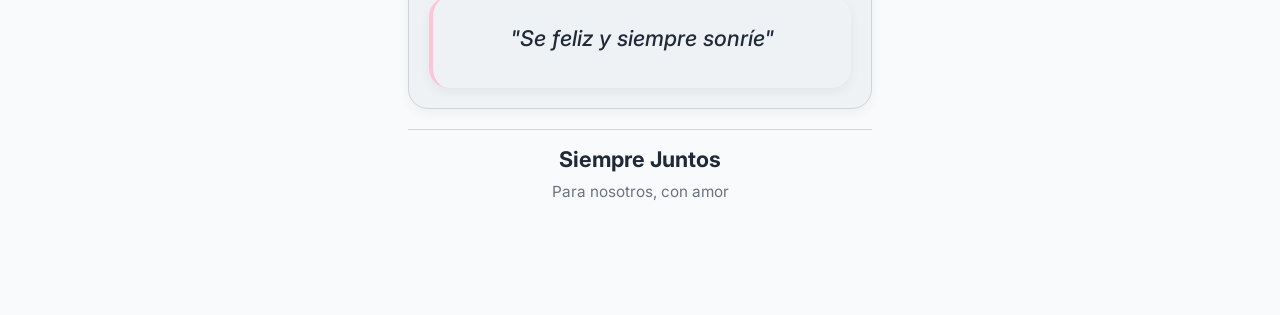
==== commit 7db794a8: "chore(ios-splash): reemplazar imágenes de pantalla de inicio" ====
--- a/index.html
+++ b/index.html
@@ -28,8 +28,18 @@
     <meta name="mobile-web-app-capable" content="yes" />
     <meta name="apple-mobile-web-app-title" content="Gaviko" />
     <meta name="apple-mobile-web-app-status-bar-style" content="default" />
-    <!-- iOS Splash Screen (provisional) -->
-    <link rel="apple-touch-startup-image" href="./icons/apple-touch-icon.png" />
+    <!-- iOS Splash Screen (Vertical) -->
+    <link
+      rel="apple-touch-startup-image"
+      media="(device-width: 414px) and (device-height: 736px) and (-webkit-device-pixel-ratio: 3) and (orientation: portrait)"
+      href="splash_screens/iPhone_8_Plus__iPhone_7_Plus__iPhone_6s_Plus__iPhone_6_Plus_portrait.png"
+    />
+    <!-- iOS Splash Screen (Horizontal) -->
+    <link
+      rel="apple-touch-startup-image"
+      media="(device-width: 414px) and (device-height: 736px) and (-webkit-device-pixel-ratio: 3) and (orientation: landscape)"
+      href="splash_screens/iPhone_8_Plus__iPhone_7_Plus__iPhone_6s_Plus__iPhone_6_Plus_landscape.png"
+    />
 
     <!-- Iconos -->
     <link
--- a/css/pages/home.css
+++ b/css/pages/home.css
@@ -21,8 +21,8 @@
   color: var(--color-primary);
 }
 
-/* Sobrescribir card-title para centrarlo y hacerlo más grande en esta vista */
-.card-title {
+/* Titulo de Card */
+.home-card-title {
   font-size: 1.5rem;
   text-align: center;
   justify-content: center;
@@ -105,7 +105,7 @@
   left: 0;
   width: 100%;
   height: 100%;
-  background: rgba(0, 0, 0, 0.95);
+  background: rgba(0, 0, 0, 0.5);
   backdrop-filter: blur(4px);
   -webkit-backdrop-filter: blur(4px);
   z-index: 300;
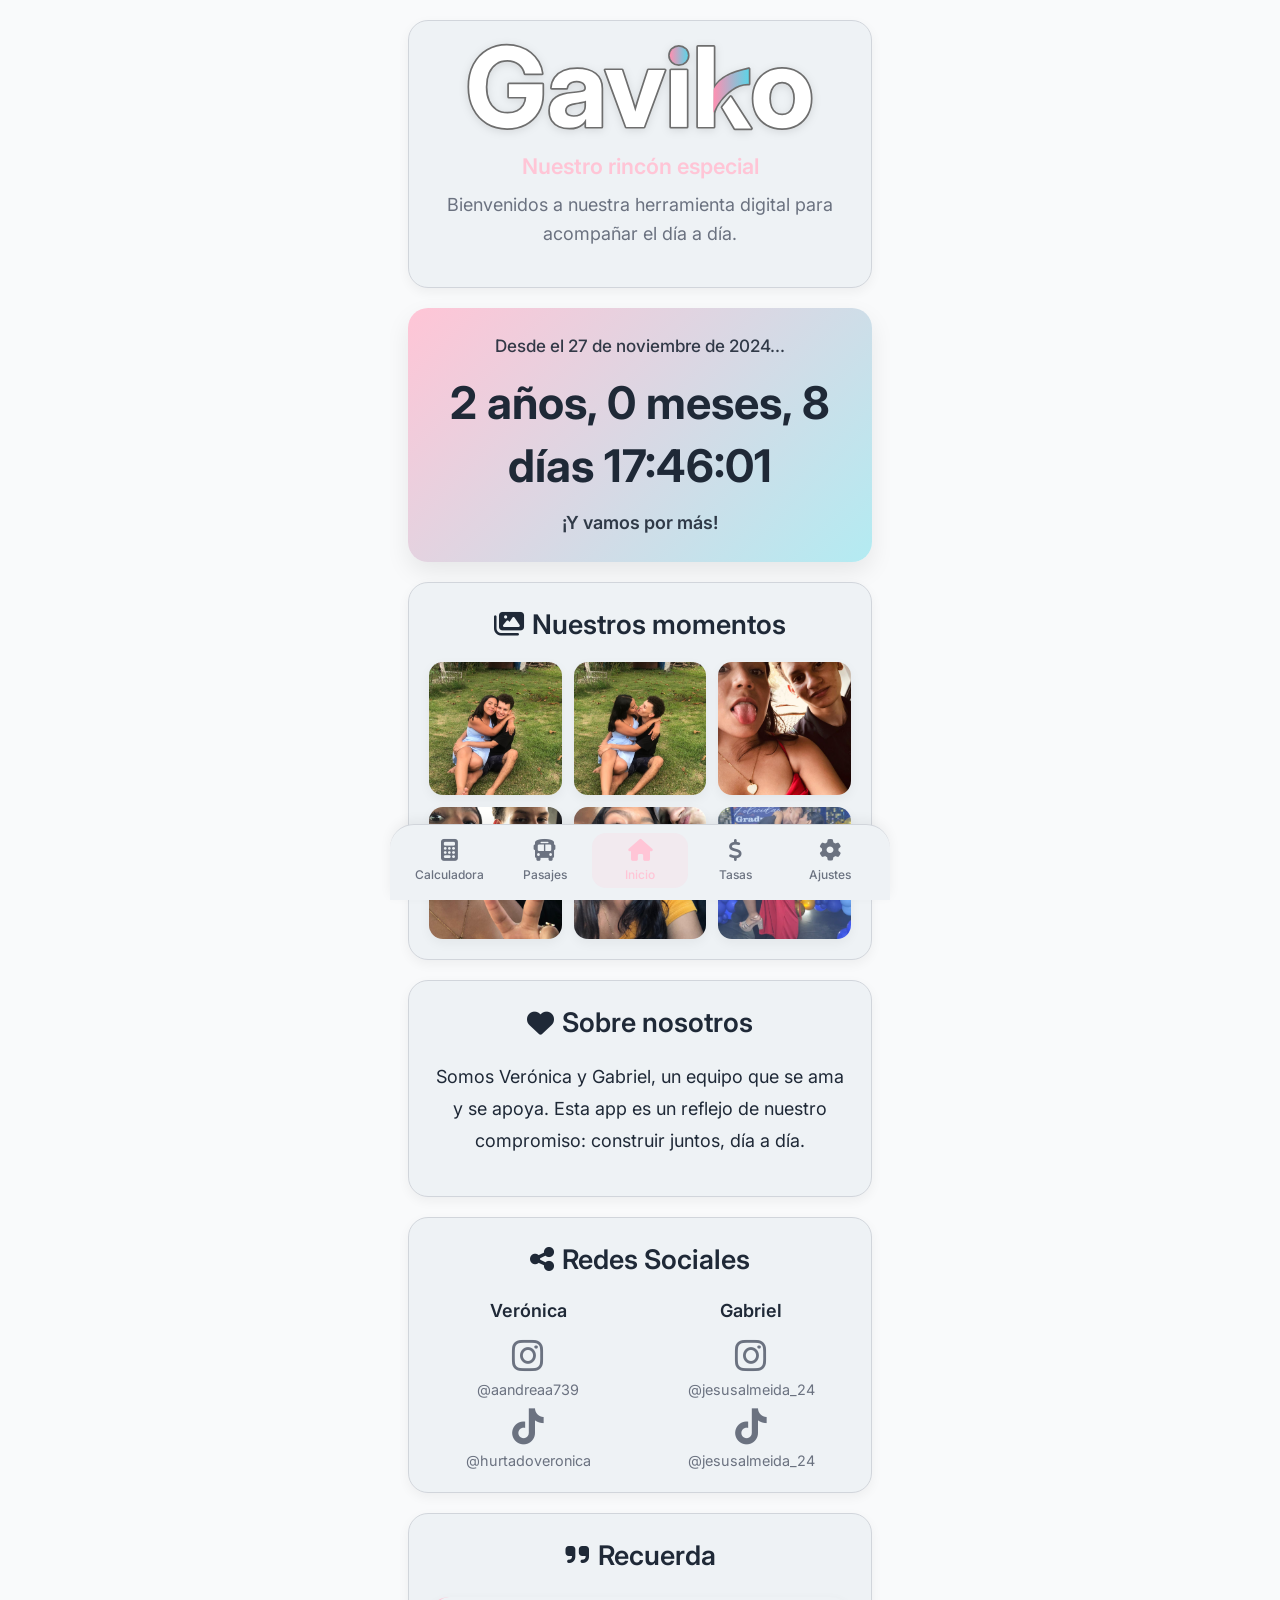
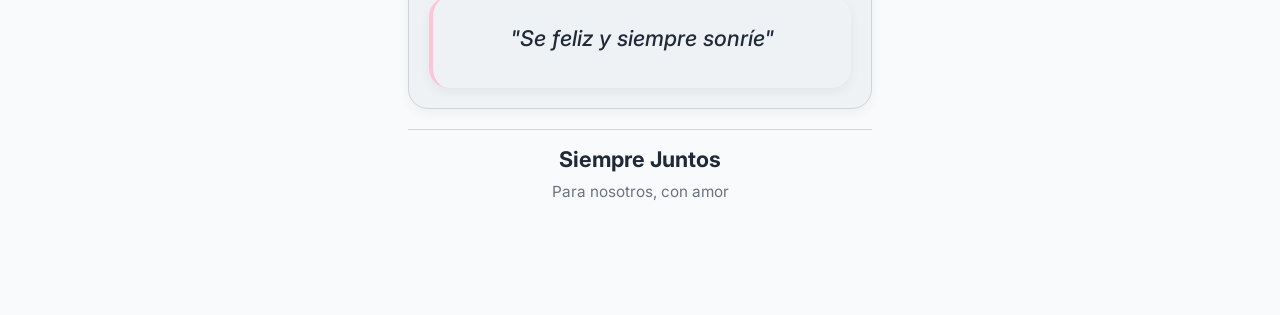
==== commit af059f96: "chore: actualizar Font Awesome de 6.0.0-beta3 a 6.6.0" ====
--- a/index.html
+++ b/index.html
@@ -75,7 +75,7 @@
     <!-- ========== FONT AWESOME (iconos) ========== -->
     <link
       rel="stylesheet"
-      href="https://cdnjs.cloudflare.com/ajax/libs/font-awesome/6.0.0-beta3/css/all.min.css"
+      href="https://cdnjs.cloudflare.com/ajax/libs/font-awesome/6.6.0/css/all.min.css"
     />
 
     <title>Gaviko</title>
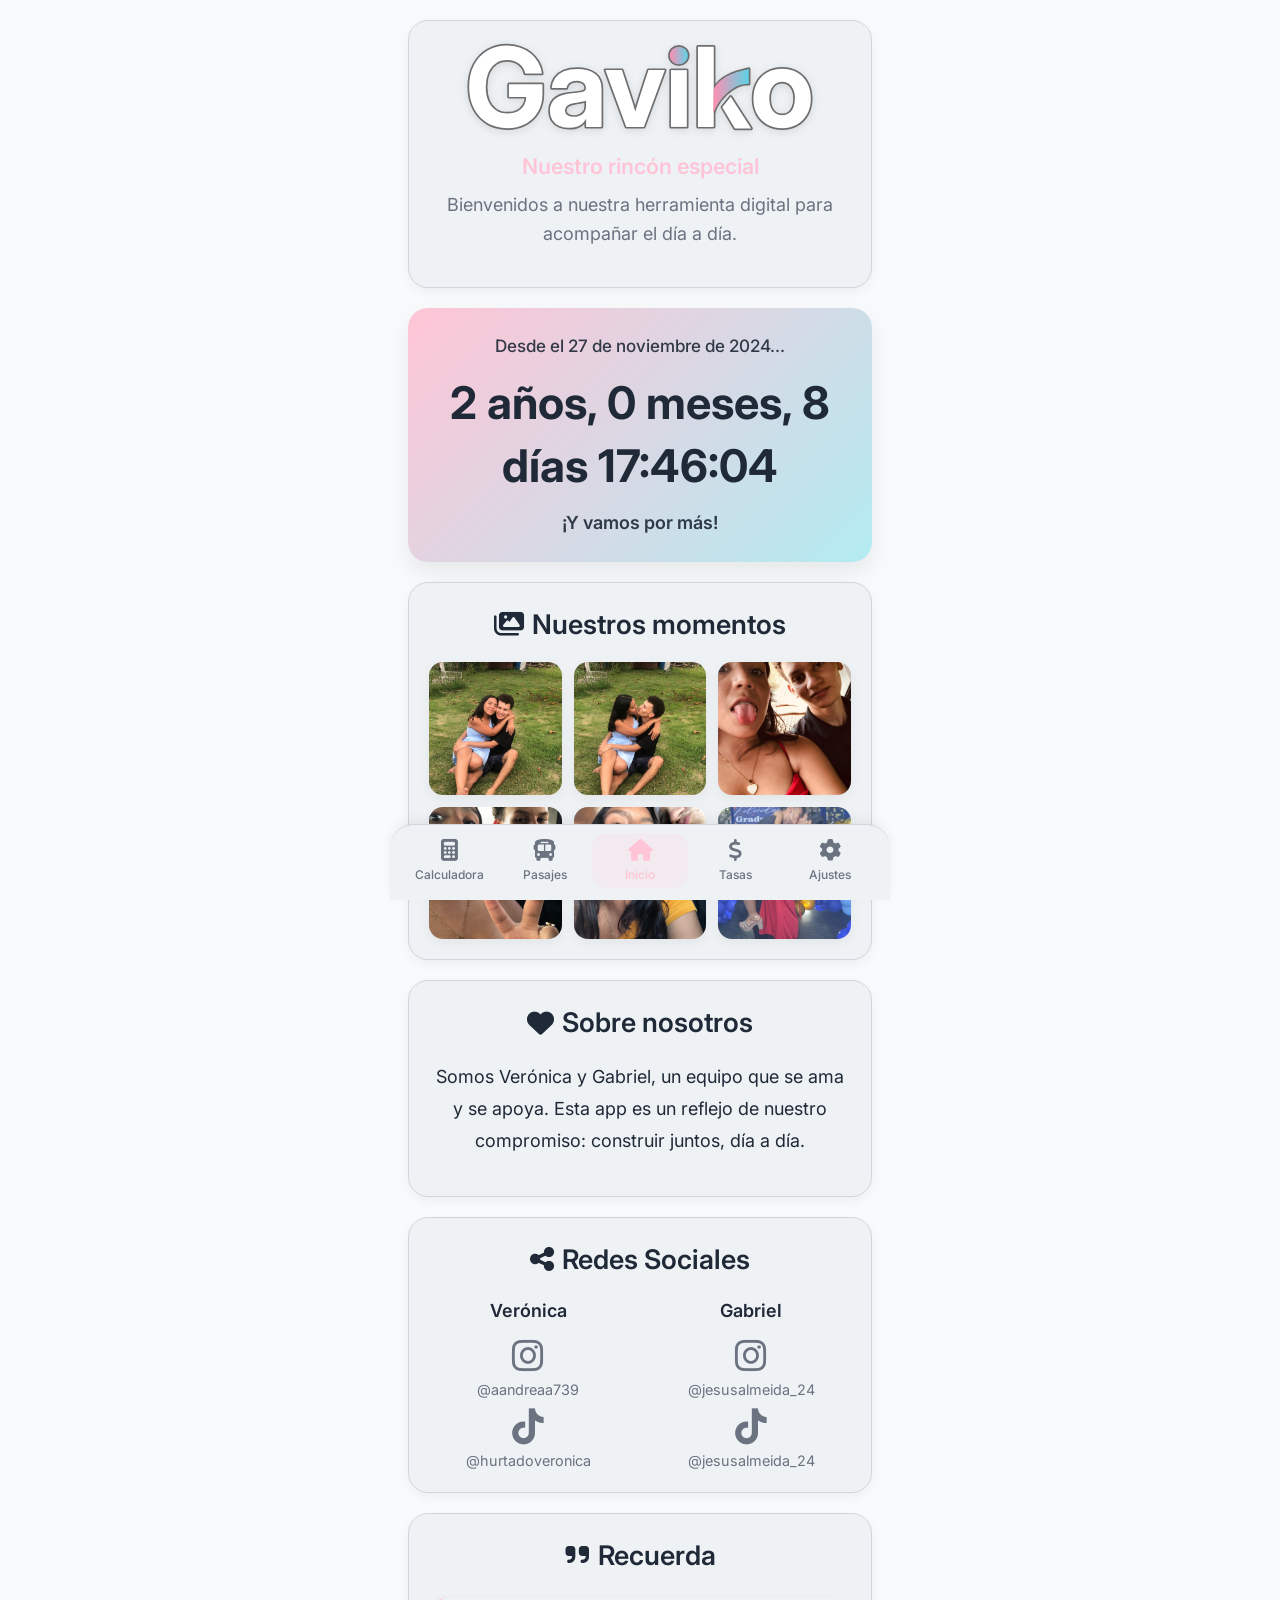
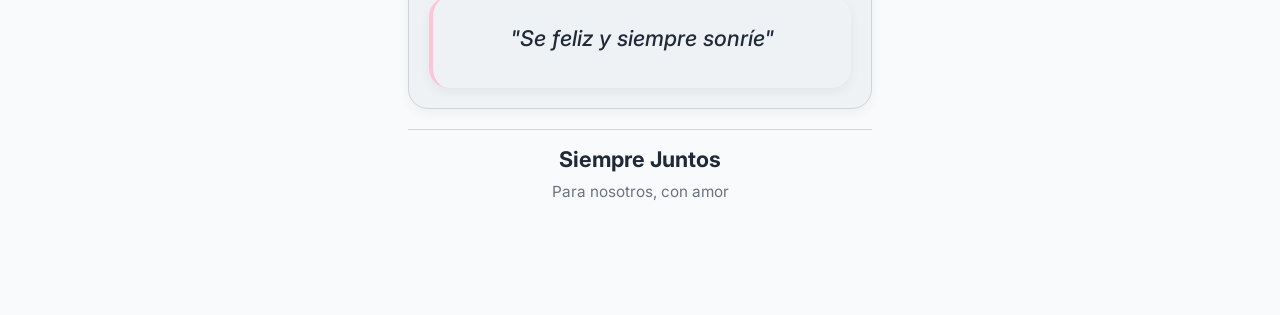
==== commit 65d62640: "perf: reemplazar @import de Google Fonts por preconnect + link en el head" ====
--- a/index.html
+++ b/index.html
@@ -5,6 +5,14 @@
     <meta
       name="viewport"
       content="width=device-width, initial-scale=1.0, viewport-fit=cover, user-scalable=yes"
+    />
+
+    <!-- Google Fonts (Inter) -->
+    <link rel="preconnect" href="https://fonts.googleapis.com" />
+    <link rel="preconnect" href="https://fonts.gstatic.com" crossorigin />
+    <link
+      rel="stylesheet"
+      href="https://fonts.googleapis.com/css2?family=Inter:ital,opsz,wght@0,14..32,100..900;1,14..32,100..900&display=swap"
     />
 
     <!-- ========== EVITAR FOUC: aplicar tema oscuro de inmediato ========== -->
--- a/css/base/typography.css
+++ b/css/base/typography.css
@@ -4,9 +4,7 @@
    pesos y estilos base de texto para toda la app.
    ============================================ */
 
-/* 1. Cargar fuente Inter desde Google Fonts */
-@import url("https://fonts.googleapis.com/css2?family=Inter:ital,opsz,wght@0,14..32,100..900;1,14..32,100..900&display=swap");
-/* 2. Estilos base del body (refuerzo) */
+/* Estilos base del body */
 body {
   font-family:
     "Inter",
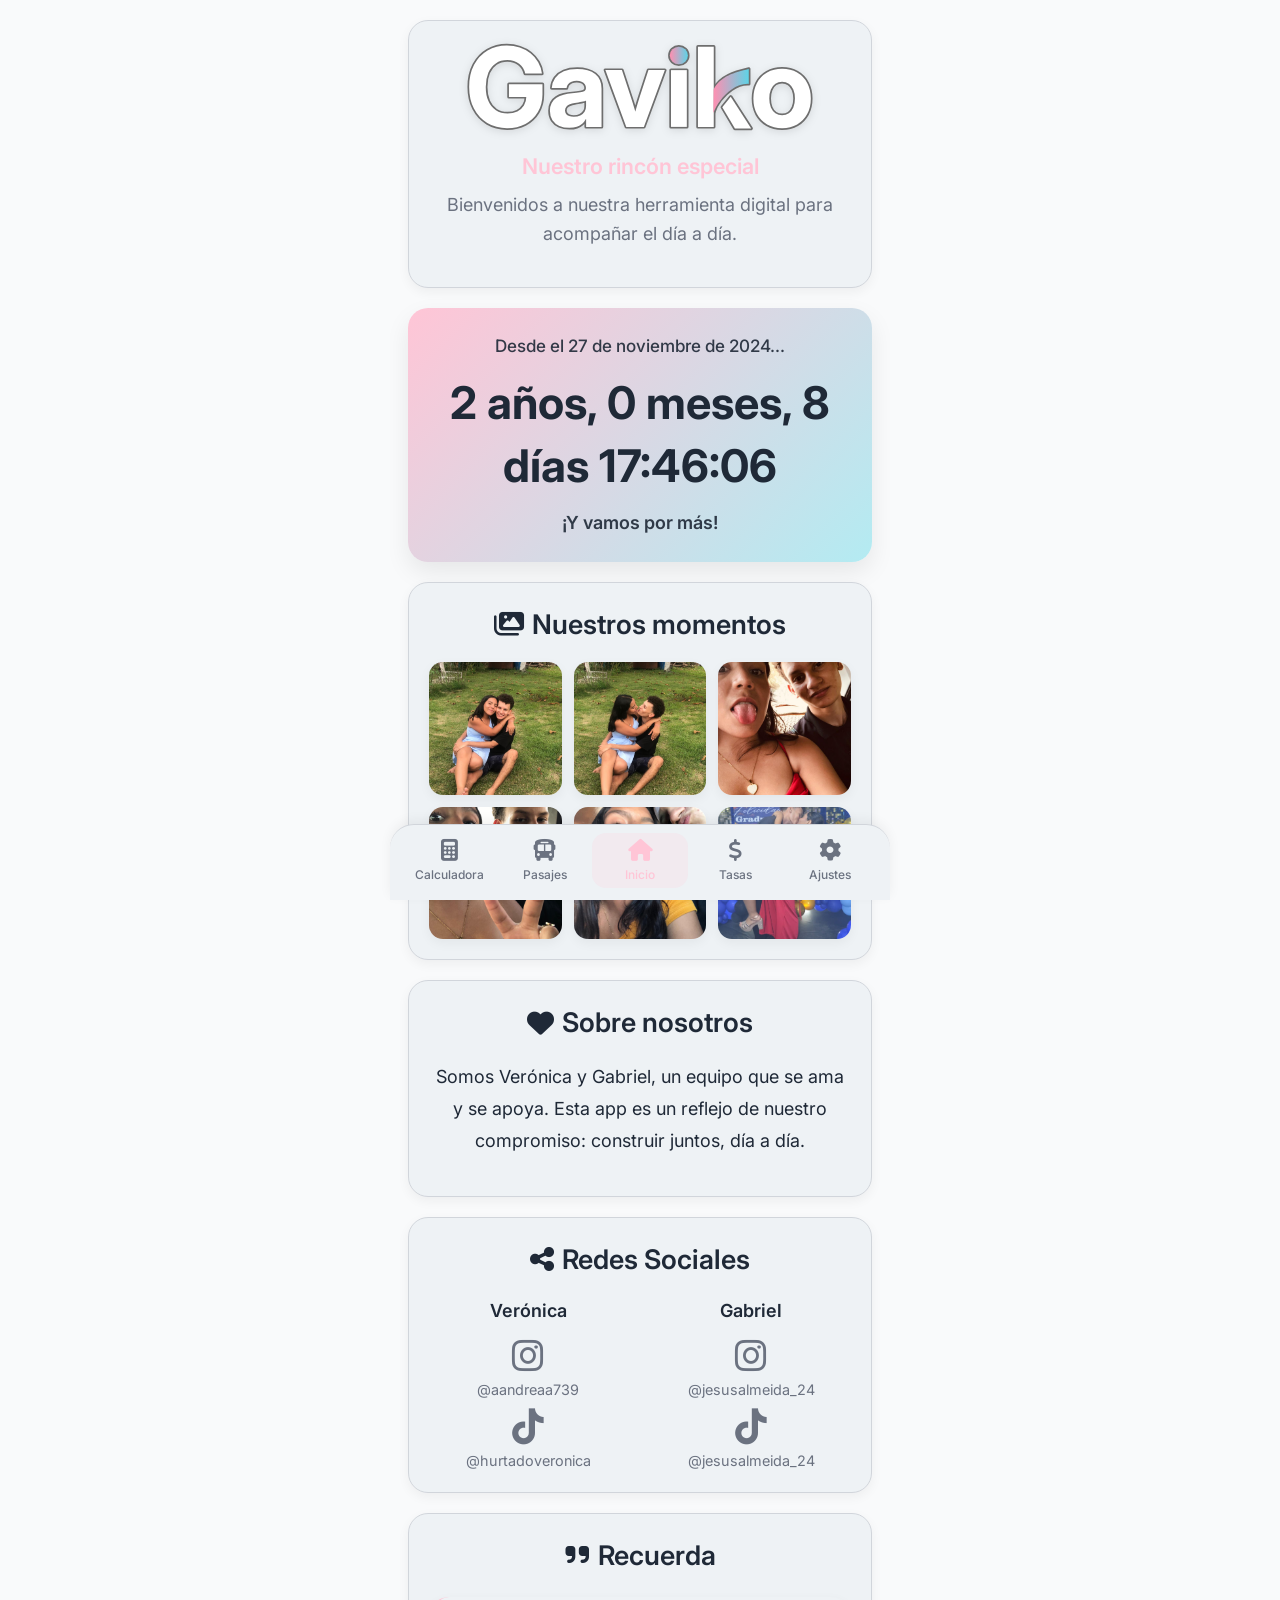
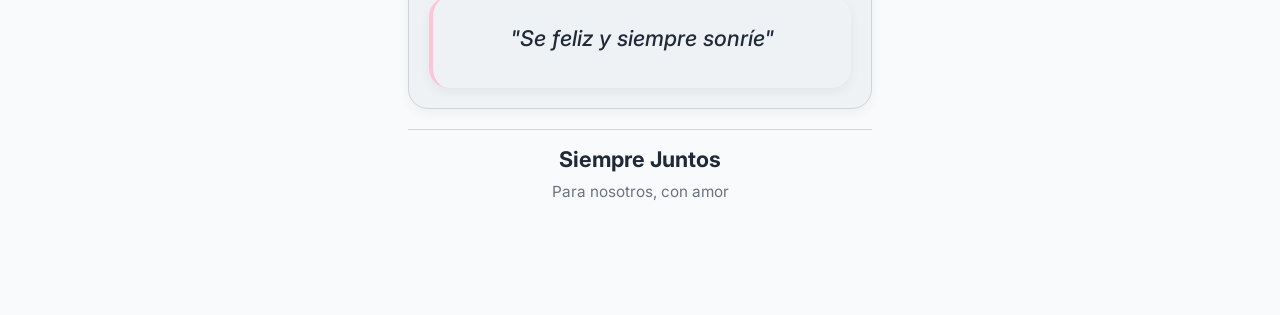
==== commit aab460d5: "docs: agregar meta description para mejorar preview al compartir" ====
--- a/index.html
+++ b/index.html
@@ -5,6 +5,11 @@
     <meta
       name="viewport"
       content="width=device-width, initial-scale=1.0, viewport-fit=cover, user-scalable=yes"
+    />
+    <!-- SEO Basico -->
+    <meta
+      name="description"
+      content="Gaviko - PWA personal para mi Pareja y Yo — Calculadoras, tasas, tiempo juntos, modo oscuro y más. Funciona offline y se instala como app."
     />
 
     <!-- Google Fonts (Inter) -->
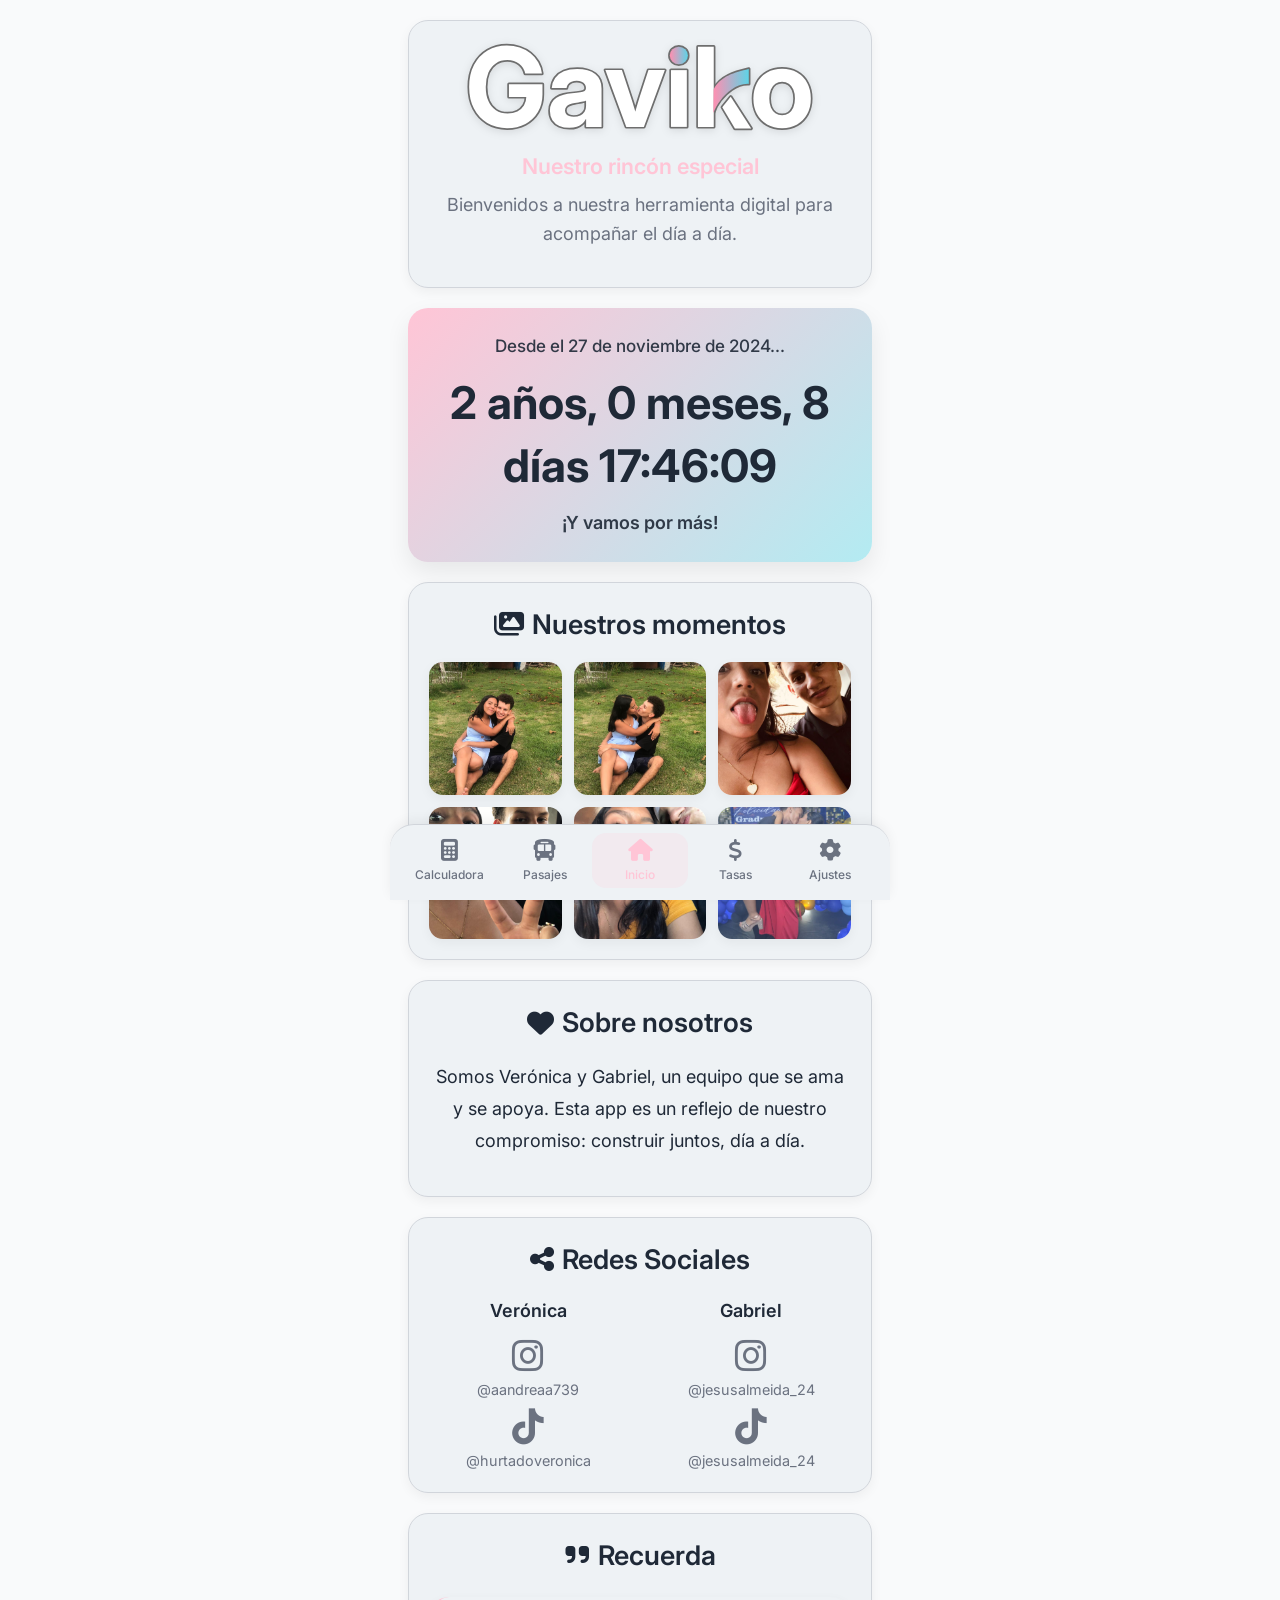
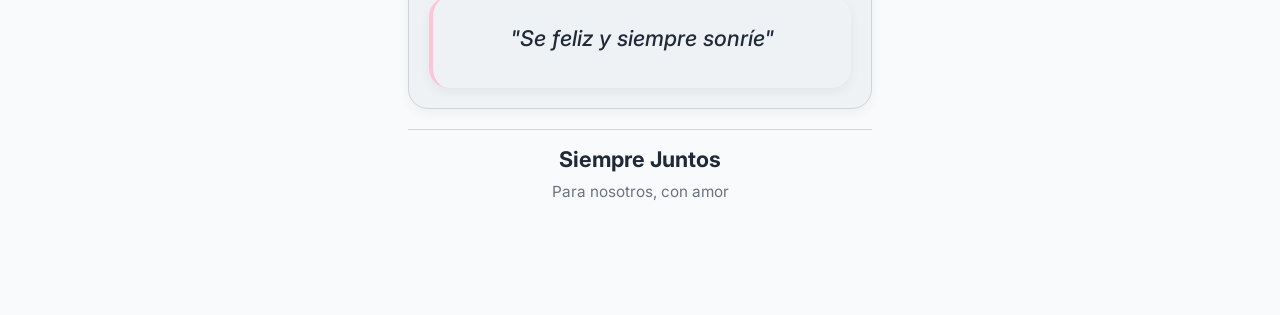
==== commit 202ff500: "refactor: simplificar script anti-FOUC" ====
--- a/index.html
+++ b/index.html
@@ -22,14 +22,10 @@
 
     <!-- ========== EVITAR FOUC: aplicar tema oscuro de inmediato ========== -->
     <script>
-      (function () {
-        const savedTheme = localStorage.getItem("theme");
-        if (savedTheme === "dark") {
-          document.documentElement.setAttribute("data-theme", "dark");
-        } else {
-          document.documentElement.removeAttribute("data-theme");
-        }
-      })();
+      const savedTheme = localStorage.getItem("theme");
+      if (savedTheme === "dark") {
+        document.documentElement.setAttribute("data-theme", "dark");
+      }
     </script>
 
     <!-- ========== PWA ========== -->
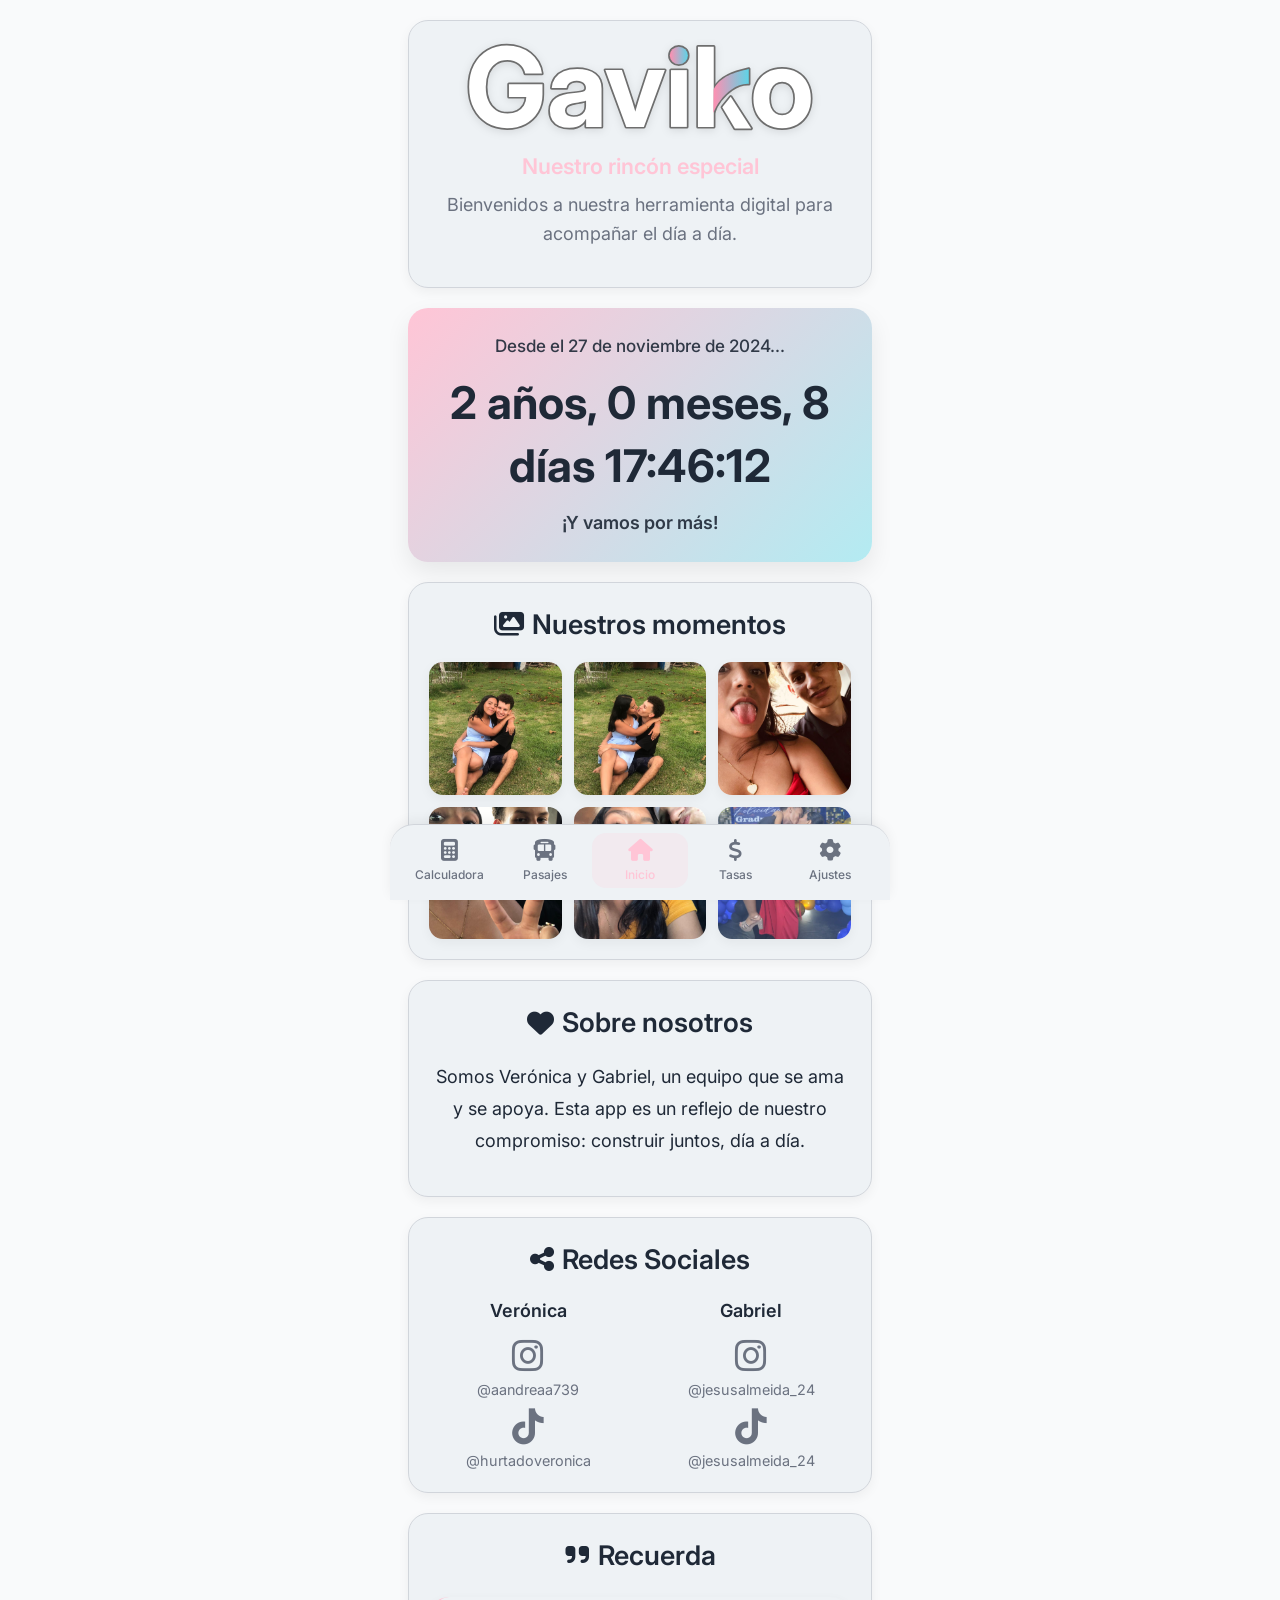
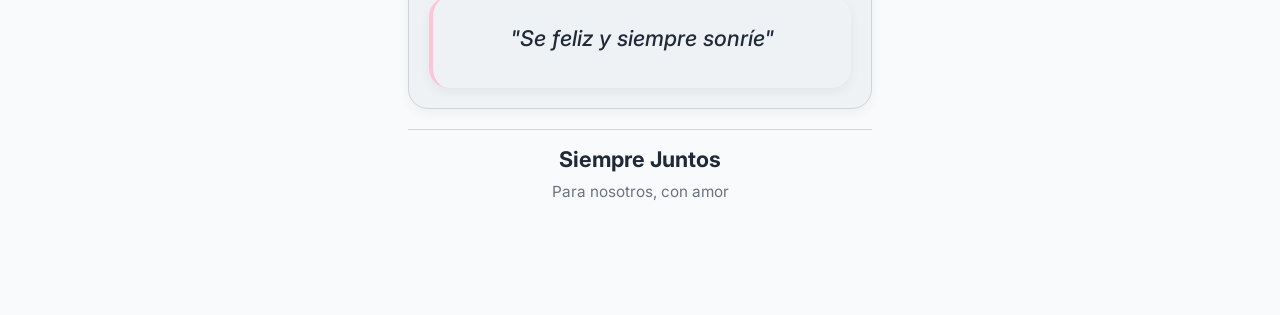
==== commit 41126934: "refactor: crear componentes buttons.css y modal.css, limpiar rates.css" ====
--- a/index.html
+++ b/index.html
@@ -72,6 +72,8 @@
     <!-- ========== CSS COMPONETS ========== -->
     <link rel="stylesheet" href="./css/components/navbar.css" />
     <link rel="stylesheet" href="./css/components/cards.css" />
+    <link rel="stylesheet" href="./css/components/modal.css" />
+    <link rel="stylesheet" href="./css/components/buttons.css" />
     <!-- ========== CSS PAGES ========== -->
     <link rel="stylesheet" href="./css/pages/home.css" />
     <link rel="stylesheet" href="./css/pages/calculator.css" />
--- a/css/base/utilities.css
+++ b/css/base/utilities.css
@@ -1,8 +1,7 @@
 /* ============================================
    UTILITIES.CSS
    Clases utilitarias de uso común en toda la app.
-   Mobile First. Usa variables CSS para ser
-   compatibles con tema claro/oscuro automáticamente.
+   Limpiado: solo clases realmente usadas en HTML/JS.
    ============================================ */
 
 /* ---------- DISPLAY ---------- */
@@ -10,433 +9,52 @@
 .hidden {
   display: none !important;
 }
-.block {
-  display: block;
-}
-.inline-block {
-  display: inline-block;
-}
-.inline {
-  display: inline;
-}
-
-/* Responsive: ocultar/mostrar */
-@media (min-width: 640px) {
-  .sm\:hidden {
-    display: none !important;
-  }
-  .sm\:block {
-    display: block !important;
-  }
-  .sm\:inline-block {
-    display: inline-block !important;
-  }
-  .sm\:flex {
-    display: flex !important;
-  }
-}
-
-@media (min-width: 768px) {
-  .md\:hidden {
-    display: none !important;
-  }
-  .md\:block {
-    display: block !important;
-  }
-  .md\:flex {
-    display: flex !important;
-  }
-}
-
-/* ---------- FLEXBOX ---------- */
-
-.flex {
-  display: flex;
-}
-.flex-col {
-  flex-direction: column;
-}
-.flex-row {
-  flex-direction: row;
-}
-.flex-wrap {
-  flex-wrap: wrap;
-}
-.flex-1 {
-  flex: 1;
-}
-
-.items-center {
-  align-items: center;
-}
-.items-start {
-  align-items: flex-start;
-}
-.items-end {
-  align-items: flex-end;
-}
-
-.justify-center {
-  justify-content: center;
-}
-.justify-between {
-  justify-content: space-between;
-}
-.justify-around {
-  justify-content: space-around;
-}
-.justify-end {
-  justify-content: flex-end;
-}
-
-.gap-0 {
-  gap: 0;
-}
-.gap-1 {
-  gap: 0.25rem;
-} /* 4px */
-.gap-2 {
-  gap: 0.5rem;
-} /* 8px */
-.gap-3 {
-  gap: 0.75rem;
-} /* 12px */
-.gap-4 {
-  gap: 1rem;
-} /* 16px */
-.gap-6 {
-  gap: 1.5rem;
-} /* 24px */
-.gap-8 {
-  gap: 2rem;
-} /* 32px */
 
 /* ---------- ALINEACIÓN DE TEXTO ---------- */
 
-.text-left {
-  text-align: left;
-}
 .text-center {
   text-align: center;
 }
-.text-right {
-  text-align: right;
-}
 
-/* ---------- TIPOGRAFÍA ---------- */
-
-.font-normal {
-  font-weight: 400;
-}
-.font-medium {
-  font-weight: 500;
-}
-.font-semibold {
-  font-weight: 600;
-}
-.font-bold {
-  font-weight: 700;
-}
-
-.text-sm {
-  font-size: 0.8125rem;
-} /* 13px */
-.text-base {
-  font-size: 1rem;
-} /* 16px */
-.text-lg {
-  font-size: 1.125rem;
-} /* 18px */
-.text-xl {
-  font-size: 1.25rem;
-} /* 20px */
-.text-2xl {
-  font-size: 1.5rem;
-} /* 24px */
-.text-3xl {
-  font-size: 2rem;
-} /* 32px */
+/* ---------- COLORES DE TEXTO ---------- */
 
 .text-muted {
   color: var(--color-text-muted);
 }
-.text-primary {
-  color: var(--color-primary);
-}
+
 .text-success {
   color: var(--color-success);
 }
+
 .text-warning {
   color: var(--color-warning);
-}
-.text-error {
-  color: var(--color-error);
 }
 
 /* ---------- ESPACIADO (MARGEN) ---------- */
 
-/* Margin automático */
 .mx-auto {
   margin-left: auto;
   margin-right: auto;
 }
 
-/* Margin top (mt) */
-.mt-0 {
-  margin-top: 0;
-}
-.mt-1 {
-  margin-top: 0.25rem;
-}
 .mt-2 {
   margin-top: 0.5rem;
 }
+
 .mt-3 {
   margin-top: 0.75rem;
 }
-.mt-4 {
-  margin-top: 1rem;
-}
-.mt-6 {
-  margin-top: 1.5rem;
-}
-.mt-8 {
-  margin-top: 2rem;
-}
 
-/* Margin bottom (mb) */
-.mb-0 {
-  margin-bottom: 0;
-}
-.mb-1 {
-  margin-bottom: 0.25rem;
-}
 .mb-2 {
   margin-bottom: 0.5rem;
 }
-.mb-3 {
-  margin-bottom: 0.75rem;
-}
-.mb-4 {
-  margin-bottom: 1rem;
-}
-.mb-6 {
-  margin-bottom: 1.5rem;
-}
-.mb-8 {
-  margin-bottom: 2rem;
-}
 
-/* Margin left (ml) */
-.ml-auto {
-  margin-left: auto;
-}
-.ml-1 {
-  margin-left: 0.25rem;
-}
-.ml-2 {
-  margin-left: 0.5rem;
-}
-.ml-3 {
-  margin-left: 0.75rem;
-}
-.ml-4 {
-  margin-left: 1rem;
-}
-
-/* Margin right (mr) */
-.mr-auto {
-  margin-right: auto;
-}
-.mr-1 {
-  margin-right: 0.25rem;
-}
-.mr-2 {
-  margin-right: 0.5rem;
-}
-.mr-3 {
-  margin-right: 0.75rem;
-}
-.mr-4 {
-  margin-right: 1rem;
-}
-
-/* Margin en eje Y (my) */
-.my-1 {
-  margin-top: 0.25rem;
-  margin-bottom: 0.25rem;
-}
-.my-2 {
-  margin-top: 0.5rem;
-  margin-bottom: 0.5rem;
-}
-.my-3 {
-  margin-top: 0.75rem;
-  margin-bottom: 0.75rem;
-}
-.my-4 {
-  margin-top: 1rem;
-  margin-bottom: 1rem;
-}
-.my-6 {
-  margin-top: 1.5rem;
-  margin-bottom: 1.5rem;
-}
-
-/* ---------- ESPACIADO (PADDING) ---------- */
-
-.p-0 {
-  padding: 0;
-}
-.p-1 {
-  padding: 0.25rem;
-}
-.p-2 {
-  padding: 0.5rem;
-}
-.p-3 {
-  padding: 0.75rem;
-}
-.p-4 {
-  padding: 1rem;
-}
-.p-6 {
-  padding: 1.5rem;
-}
-.p-8 {
-  padding: 2rem;
-}
-
-.pt-2 {
-  padding-top: 0.5rem;
-}
-.pt-4 {
-  padding-top: 1rem;
-}
-.pt-6 {
-  padding-top: 1.5rem;
-}
-
-.pb-2 {
-  padding-bottom: 0.5rem;
-}
-.pb-4 {
-  padding-bottom: 1rem;
-}
-.pb-6 {
-  padding-bottom: 1.5rem;
-}
-
-.px-2 {
-  padding-left: 0.5rem;
-  padding-right: 0.5rem;
-}
-.px-3 {
-  padding-left: 0.75rem;
-  padding-right: 0.75rem;
-}
-.px-4 {
-  padding-left: 1rem;
-  padding-right: 1rem;
-}
-.px-6 {
-  padding-left: 1.5rem;
-  padding-right: 1.5rem;
-}
-
-.py-1 {
-  padding-top: 0.25rem;
-  padding-bottom: 0.25rem;
-}
-.py-2 {
-  padding-top: 0.5rem;
-  padding-bottom: 0.5rem;
-}
-.py-3 {
-  padding-top: 0.75rem;
-  padding-bottom: 0.75rem;
-}
-.py-4 {
-  padding-top: 1rem;
-  padding-bottom: 1rem;
-}
-
-/* ---------- SOMBRAS Y BORDES ---------- */
-
-.shadow-sm {
-  box-shadow: var(--shadow-sm);
-}
-.shadow-md {
-  box-shadow: var(--shadow-md);
-}
-
-.rounded-md {
-  border-radius: var(--radius-md);
-}
-.rounded-lg {
-  border-radius: var(--radius-lg);
-}
-.rounded-full {
-  border-radius: 9999px;
-}
-
-/* ---------- FONDOS ---------- */
-
-.bg-bg {
-  background-color: var(--color-bg);
-}
-.bg-surface {
-  background-color: var(--color-surface);
-}
-.bg-primary {
-  background-color: var(--color-primary);
-}
-.bg-secondary {
-  background-color: var(--color-secondary);
-}
-
-/* ---------- BORDES ---------- */
-
-.border {
-  border: 1px solid var(--color-border);
-}
-.border-t {
-  border-top: 1px solid var(--color-border);
-}
-.border-b {
-  border-bottom: 1px solid var(--color-border);
-}
-
-/* ---------- ANCHO MÁXIMO ---------- */
+/* ---------- ANCHO ---------- */
 
 .max-w-app {
-  max-width: 500px; /* Ancho máximo de la app como contenedor móvil */
+  max-width: 500px;
 }
 
 .w-full {
   width: 100%;
 }
-
-/* ---------- OVERFLOW ---------- */
-
-.overflow-hidden {
-  overflow: hidden;
-}
-.overflow-auto {
-  overflow: auto;
-}
-
-/* ---------- UTILIDADES DE CLIC ---------- */
-
-.cursor-pointer {
-  cursor: pointer;
-}
-.select-none {
-  user-select: none;
-}
-
-/* ---------- TRANSICIONES ---------- */
-
-.transition {
-  transition: var(--transition);
-}
--- a/css/components/modal.css
+++ b/css/components/modal.css
@@ -0,0 +1,85 @@
+/* ============================================
+   MODAL.CSS
+   Estilos de modal compartido.
+   ============================================ */
+
+.modal-overlay {
+  position: fixed;
+  top: 0;
+  left: 0;
+  width: 100%;
+  height: 100%;
+  background: rgba(0, 0, 0, 0.5);
+  display: flex;
+  align-items: center;
+  justify-content: center;
+  z-index: 200;
+  opacity: 1;
+  visibility: visible;
+  transition:
+    opacity 0.3s ease,
+    visibility 0.3s ease;
+}
+
+.modal-overlay.hidden {
+  opacity: 0;
+  visibility: hidden;
+  pointer-events: none;
+}
+
+.modal-card {
+  background: var(--color-surface);
+  border-radius: var(--radius-lg);
+  padding: 24px;
+  max-width: 400px;
+  width: 90%;
+  text-align: center;
+  box-shadow: var(--shadow-md);
+  border: 1px solid var(--color-border);
+  transform: scale(1);
+  transition: transform 0.3s ease;
+}
+
+.modal-overlay.hidden .modal-card {
+  transform: scale(0.8);
+}
+
+.modal-card i {
+  font-size: 3rem;
+  color: var(--color-warning);
+  margin-bottom: 16px;
+  animation: pulse 1.5s infinite;
+}
+
+.modal-card p {
+  margin-bottom: 20px;
+  font-size: 1rem;
+  color: var(--color-text);
+}
+
+.modal-close-btn {
+  background: var(--color-primary);
+  border: none;
+  padding: 10px 24px;
+  border-radius: 40px;
+  font-weight: 600;
+  color: #1f2937;
+  cursor: pointer;
+  transition: background var(--transition);
+}
+
+.modal-close-btn:hover {
+  background: var(--color-primary-hover);
+}
+
+@keyframes pulse {
+  0% {
+    transform: scale(1);
+  }
+  50% {
+    transform: scale(1.1);
+  }
+  100% {
+    transform: scale(1);
+  }
+}
--- a/css/components/buttons.css
+++ b/css/components/buttons.css
@@ -0,0 +1,22 @@
+/* ============================================
+   BUTTONS.CSS
+   Estilos de botones compartidos.
+   ============================================ */
+
+.btn-reset {
+  background: var(--color-bg);
+  border: 1px solid var(--color-border);
+  padding: 10px 20px;
+  border-radius: 40px;
+  font-size: 0.9rem;
+  cursor: pointer;
+  color: var(--color-text);
+  transition: all var(--transition);
+  width: 100%;
+  margin-top: 8px;
+}
+
+.btn-reset:hover {
+  background: var(--color-surface);
+  border-color: var(--color-primary);
+}
--- a/css/pages/home.css
+++ b/css/pages/home.css
@@ -259,6 +259,7 @@
 
 .social-link:hover {
   color: var(--color-primary);
+  text-decoration: none;
 }
 
 /* Frase */
--- a/css/pages/rates.css
+++ b/css/pages/rates.css
@@ -1,7 +1,6 @@
 /* ============================================
    RATES.CSS
-   Estilos para la vista de Tasas.
-   Incluye animaciones para el modal y las tarjetas.
+   Estilos del conversor y tarjetas de la vista Tasas.
    ============================================ */
 
 /* Contenedor del conversor */
@@ -57,25 +56,6 @@
   margin-bottom: 12px;
 }
 
-/* Botón de reinicio */
-.btn-reset {
-  background: var(--color-bg);
-  border: 1px solid var(--color-border);
-  padding: 10px 20px;
-  border-radius: 40px;
-  font-size: 0.9rem;
-  cursor: pointer;
-  color: var(--color-text);
-  transition: all var(--transition);
-  width: 100%;
-  margin-top: 8px;
-}
-
-.btn-reset:hover {
-  background: var(--color-surface);
-  border-color: var(--color-primary);
-}
-
 /* Tarjeta de fecha */
 .date-display {
   font-size: 1.5rem;
@@ -91,91 +71,19 @@
   margin-bottom: 16px;
 }
 
-/* ========== MODAL CON ANIMACIONES ========== */
-.modal-overlay {
-  position: fixed;
-  top: 0;
-  left: 0;
-  width: 100%;
-  height: 100%;
-  background: rgba(0, 0, 0, 0.5);
+/* ========== HEADER DE CARD ========== */
+.card-header {
   display: flex;
   align-items: center;
-  justify-content: center;
-  z-index: 200;
-  opacity: 1;
-  visibility: visible;
-  transition:
-    opacity 0.3s ease,
-    visibility 0.3s ease;
+  justify-content: space-between;
+  margin-bottom: 16px;
 }
 
-/* Cuando se oculta, se aplica esta clase */
-.modal-overlay.hidden {
-  opacity: 0;
-  visibility: hidden;
-  pointer-events: none;
+.card-header .card-title {
+  margin-bottom: 0;
 }
 
-.modal-card {
-  background: var(--color-surface);
-  border-radius: var(--radius-lg);
-  padding: 24px;
-  max-width: 400px;
-  width: 90%;
-  text-align: center;
-  box-shadow: var(--shadow-md);
-  border: 1px solid var(--color-border);
-  transform: scale(1);
-  transition: transform 0.3s ease;
-}
-
-.modal-overlay.hidden .modal-card {
-  transform: scale(0.8);
-}
-
-.modal-card i {
-  font-size: 3rem;
-  color: var(--color-warning);
-  margin-bottom: 16px;
-  animation: pulse 1.5s infinite;
-}
-
-.modal-card p {
-  margin-bottom: 20px;
-  font-size: 1rem;
-  color: var(--color-text);
-}
-
-.modal-close-btn {
-  background: var(--color-primary);
-  border: none;
-  padding: 10px 24px;
-  border-radius: 40px;
-  font-weight: 600;
-  color: #1f2937;
-  cursor: pointer;
-  transition: background var(--transition);
-}
-
-.modal-close-btn:hover {
-  background: var(--color-primary-hover);
-}
-
-/* Animación de pulso para el icono de alerta */
-@keyframes pulse {
-  0% {
-    transform: scale(1);
-  }
-  50% {
-    transform: scale(1.1);
-  }
-  100% {
-    transform: scale(1);
-  }
-}
-
-/* Animación de entrada para la vista (opcional) */
+/* Animación de entrada para la vista */
 .card {
   animation: fadeInUp 0.4s ease both;
 }
@@ -196,3 +104,50 @@
     transform: translateY(0);
   }
 }
+
+/* ========== BOTÓN DE RECARGA (ICONO) ========== */
+.btn-reload {
+  background: var(--color-bg);
+  border: 1px solid var(--color-border);
+  border-radius: 40px;
+  padding: 8px 16px;
+  display: inline-flex;
+  align-items: center;
+  justify-content: center;
+  gap: 6px;
+  cursor: pointer;
+  color: var(--color-text);
+  transition: all var(--transition);
+  font-size: 0.9rem;
+  width: 100%;
+  margin-top: 8px;
+}
+.btn-reload:hover {
+  background: var(--color-surface);
+  border-color: var(--color-primary);
+}
+
+.btn-reload i {
+  font-size: 0.9rem;
+}
+
+/* ========== INDICADOR DE ESTADO ========== */
+.status-live,
+.status-offline {
+  font-size: 0.75rem;
+  font-weight: 500;
+  padding: 2px 8px;
+  border-radius: 20px;
+  margin-left: 8px;
+  vertical-align: middle;
+}
+
+.status-live {
+  background: rgba(34, 197, 94, 0.15);
+  color: var(--color-success);
+}
+
+.status-offline {
+  background: rgba(248, 113, 113, 0.15);
+  color: var(--color-error);
+}
